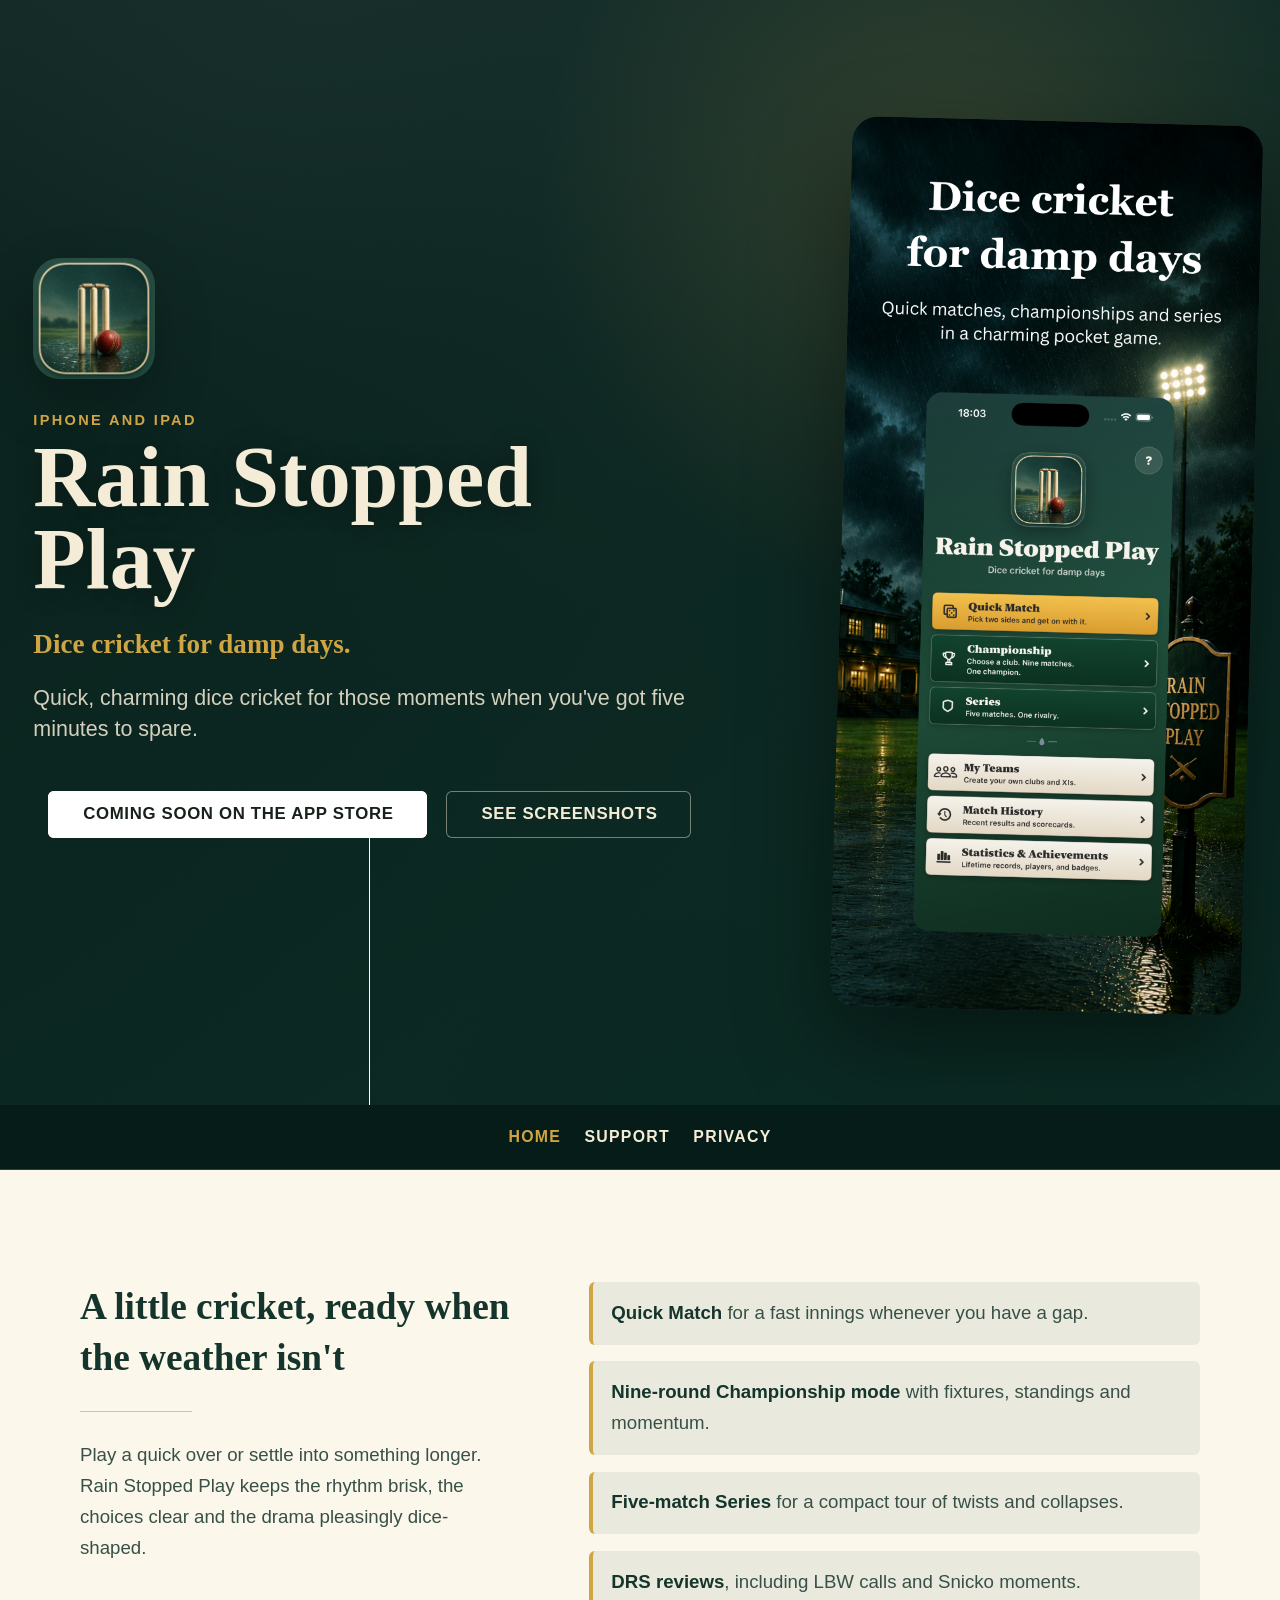
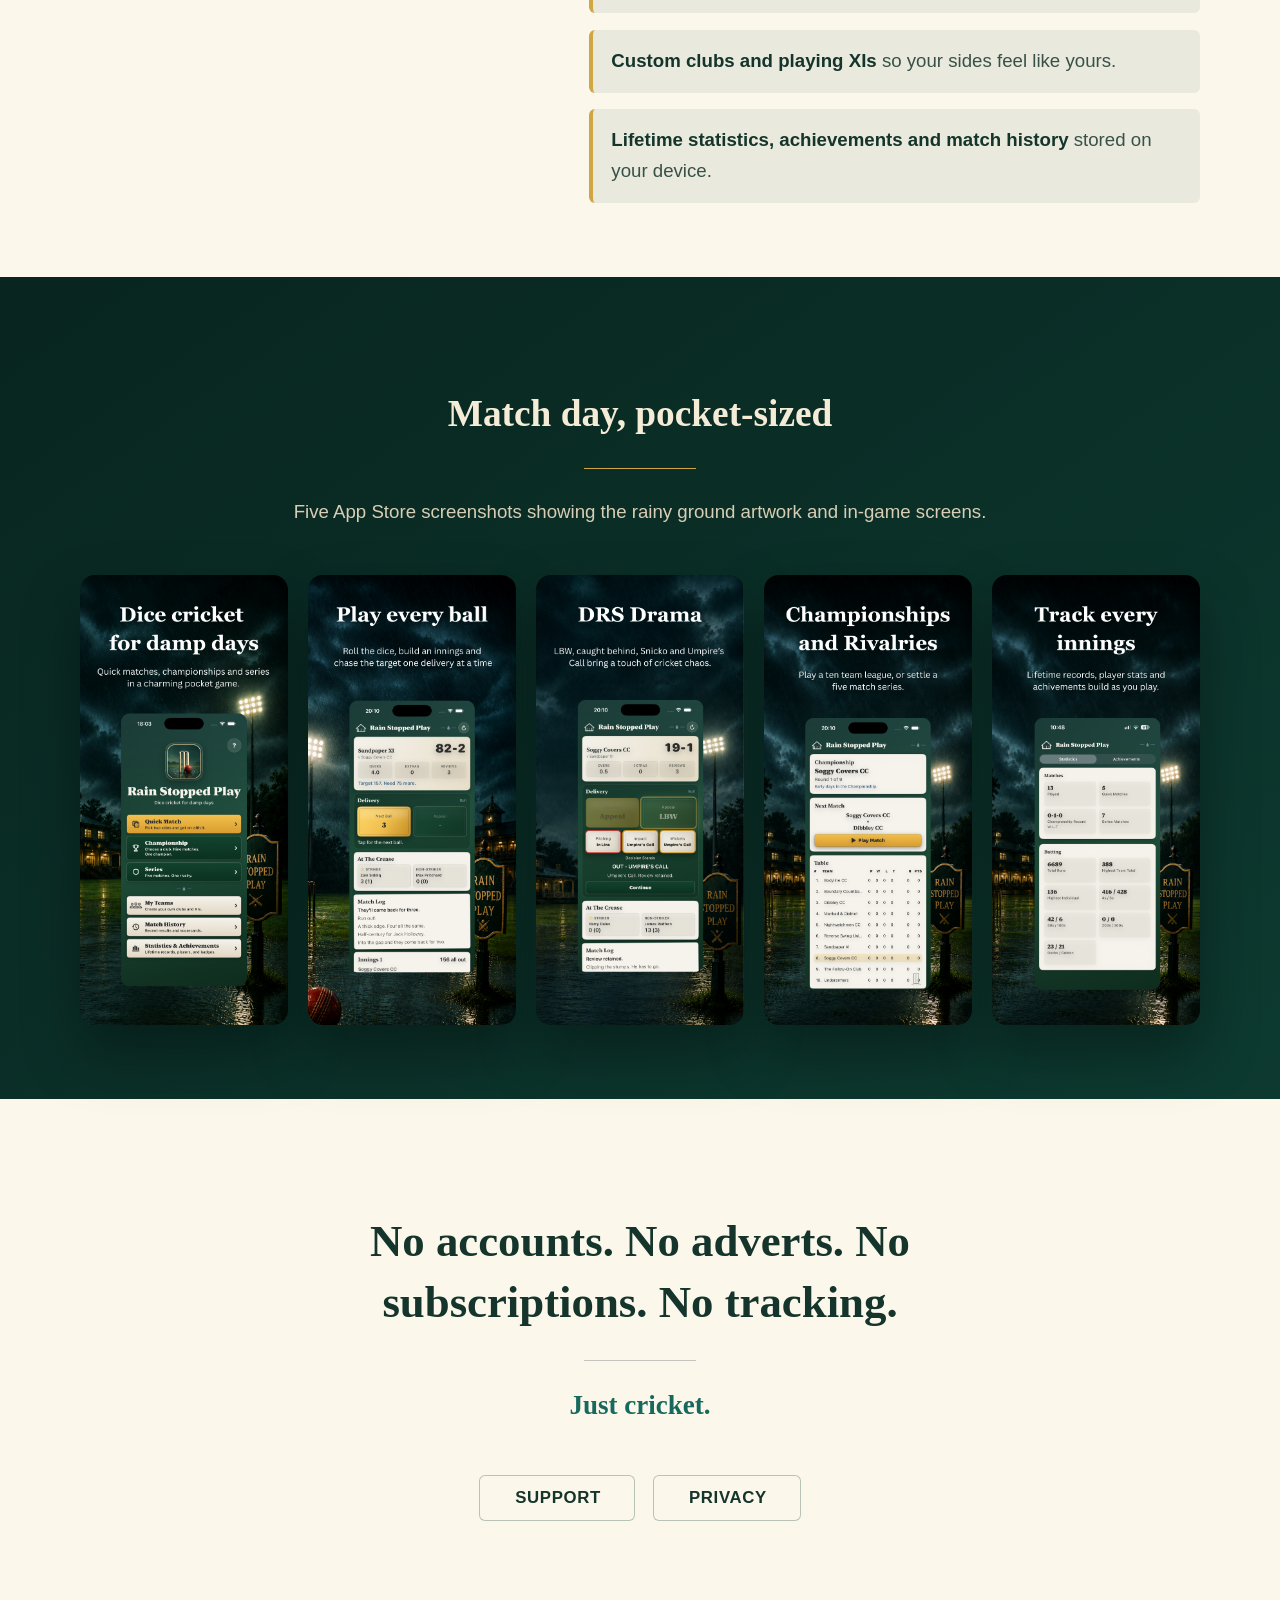
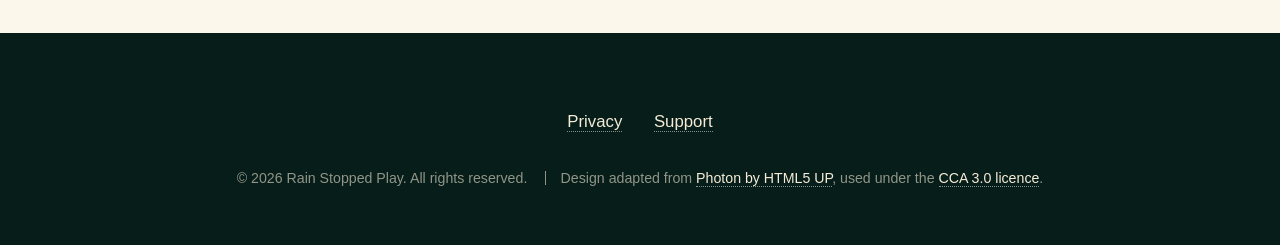
==== index.html @ c47ff3df "initial RSP website" ====
<!DOCTYPE HTML>
<!--
	Photon by HTML5 UP
	html5up.net | @ajlkn
	Free for personal and commercial use under the CCA 3.0 license (html5up.net/license)
-->
<html lang="en-GB">
	<head>
		<title>Rain Stopped Play - Dice cricket for damp days</title>
		<meta charset="utf-8" />
		<meta name="viewport" content="width=device-width, initial-scale=1" />
		<meta name="description" content="Rain Stopped Play is a quick, charming iOS dice cricket game for short sessions, with Quick Match, Championship, Series, reviews, statistics and custom teams." />
		<meta property="og:title" content="Rain Stopped Play" />
		<meta property="og:description" content="Dice cricket for damp days." />
		<meta property="og:type" content="website" />
		<meta property="og:image" content="assets/rsp/screenshot-1.png" />
		<link rel="icon" href="assets/rsp/app-icon.png" />
		<link rel="apple-touch-icon" href="assets/rsp/app-icon.png" />
		<link rel="stylesheet" href="assets/css/main.css" />
		<noscript><link rel="stylesheet" href="assets/css/noscript.css" /></noscript>
	</head>
	<body class="is-preload">
		<header id="header" class="rsp-hero">
			<div class="inner">
				<div class="rsp-hero-copy">
					<img class="rsp-app-icon" src="assets/rsp/app-icon.png" alt="Rain Stopped Play app icon" />
					<p class="rsp-kicker">iPhone and iPad</p>
					<h1>Rain Stopped Play</h1>
					<p class="rsp-tagline">Dice cricket for damp days.</p>
					<p>Quick, charming dice cricket for those moments when you've got five minutes to spare.</p>
					<ul class="actions special">
						<li><span class="button primary rsp-status">Coming soon on the App Store</span></li>
						<li><a href="#screenshots" class="button scrolly">See screenshots</a></li>
					</ul>
				</div>
				<div class="rsp-hero-art" aria-hidden="true">
					<img src="assets/rsp/screenshot-1.png" alt="" />
				</div>
			</div>
		</header>

		<nav class="rsp-nav" aria-label="Main navigation">
			<a href="index.html" aria-current="page">Home</a>
			<a href="support.html">Support</a>
			<a href="privacy.html">Privacy</a>
		</nav>

		<main>
			<section id="gameplay" class="main style1">
				<div class="container">
					<div class="row gtr-150">
						<div class="col-5 col-12-medium">
							<header class="major">
								<h2>A little cricket, ready when the weather isn't</h2>
							</header>
							<p>Play a quick over or settle into something longer. Rain Stopped Play keeps the rhythm brisk, the choices clear and the drama pleasingly dice-shaped.</p>
						</div>
						<div class="col-7 col-12-medium">
							<ul class="rsp-feature-list">
								<li><strong>Quick Match</strong> for a fast innings whenever you have a gap.</li>
								<li><strong>Nine-round Championship mode</strong> with fixtures, standings and momentum.</li>
								<li><strong>Five-match Series</strong> for a compact tour of twists and collapses.</li>
								<li><strong>DRS reviews</strong>, including LBW calls and Snicko moments.</li>
								<li><strong>Custom clubs and playing XIs</strong> so your sides feel like yours.</li>
								<li><strong>Lifetime statistics, achievements and match history</strong> stored on your device.</li>
							</ul>
						</div>
					</div>
				</div>
			</section>

			<section id="screenshots" class="main style2 special">
				<div class="container">
					<header class="major">
						<h2>Match day, pocket-sized</h2>
					</header>
					<p>Five App Store screenshots showing the rainy ground artwork and in-game screens.</p>
					<div class="rsp-screenshots">
						<figure>
							<img src="assets/rsp/screenshot-1.png" alt="Rain Stopped Play App Store screenshot showing the match setup artwork." />
						</figure>
						<figure>
							<img src="assets/rsp/screenshot-2.png" alt="Rain Stopped Play App Store screenshot showing gameplay and scoring." />
						</figure>
						<figure>
							<img src="assets/rsp/screenshot-3.png" alt="Rain Stopped Play App Store screenshot showing match features and cricket artwork." />
						</figure>
						<figure>
							<img src="assets/rsp/screenshot-4.png" alt="Rain Stopped Play App Store screenshot showing reviews and match play." />
						</figure>
						<figure>
							<img src="assets/rsp/screenshot-5.png" alt="Rain Stopped Play App Store screenshot showing app modes and progress." />
						</figure>
					</div>
				</div>
			</section>

			<section id="promise" class="main style1 special">
				<div class="container small">
					<header class="major">
						<h2>No accounts. No adverts. No subscriptions. No tracking.</h2>
					</header>
					<p>Just cricket.</p>
					<ul class="actions special">
						<li><a href="support.html" class="button">Support</a></li>
						<li><a href="privacy.html" class="button">Privacy</a></li>
					</ul>
				</div>
			</section>
		</main>

		<footer id="footer">
			<ul class="icons">
				<li><a href="privacy.html">Privacy</a></li>
				<li><a href="support.html">Support</a></li>
			</ul>
			<ul class="copyright">
				<li>&copy; 2026 Rain Stopped Play. All rights reserved.</li>
				<li>Design adapted from <a href="https://html5up.net/photon">Photon by HTML5 UP</a>, used under the <a href="LICENSE.txt">CCA 3.0 licence</a>.</li>
			</ul>
		</footer>

		<script src="assets/js/jquery.min.js"></script>
		<script src="assets/js/jquery.scrolly.min.js"></script>
		<script src="assets/js/browser.min.js"></script>
		<script src="assets/js/breakpoints.min.js"></script>
		<script src="assets/js/util.js"></script>
		<script src="assets/js/main.js"></script>
	</body>
</html>
---- assets/css/main.css ----
@import url("fontawesome-all.min.css");

/*
	Photon by HTML5 UP
	html5up.net | @ajlkn
	Free for personal and commercial use under the CCA 3.0 license (html5up.net/license)
*/

html, body, div, span, applet, object,
iframe, h1, h2, h3, h4, h5, h6, p, blockquote,
pre, a, abbr, acronym, address, big, cite,
code, del, dfn, em, img, ins, kbd, q, s, samp,
small, strike, strong, sub, sup, tt, var, b,
u, i, center, dl, dt, dd, ol, ul, li, fieldset,
form, label, legend, table, caption, tbody,
tfoot, thead, tr, th, td, article, aside,
canvas, details, embed, figure, figcaption,
footer, header, hgroup, menu, nav, output, ruby,
section, summary, time, mark, audio, video {
	margin: 0;
	padding: 0;
	border: 0;
	font-size: 100%;
	font: inherit;
	vertical-align: baseline;}

article, aside, details, figcaption, figure,
footer, header, hgroup, menu, nav, section {
	display: block;}

body {
	line-height: 1;
}

ol, ul {
	list-style: none;
}

blockquote, q {
	quotes: none;
}

	blockquote:before, blockquote:after, q:before, q:after {
		content: '';
		content: none;
	}

table {
	border-collapse: collapse;
	border-spacing: 0;
}

body {
	-webkit-text-size-adjust: none;
}

mark {
	background-color: transparent;
	color: inherit;
}

input::-moz-focus-inner {
	border: 0;
	padding: 0;
}

input, select, textarea {
	-moz-appearance: none;
	-webkit-appearance: none;
	-ms-appearance: none;
	appearance: none;
}

/* Basic */

	html {
		box-sizing: border-box;
	}

	*, *:before, *:after {
		box-sizing: inherit;
	}

	body {
		background: #fff;
	}

		body.is-preload *, body.is-preload *:before, body.is-preload *:after {
			-moz-animation: none !important;
			-webkit-animation: none !important;
			-ms-animation: none !important;
			animation: none !important;
			-moz-transition: none !important;
			-webkit-transition: none !important;
			-ms-transition: none !important;
			transition: none !important;
		}

	body, input, select, textarea {
		color: #666;
		font-family: "Source Sans Pro", Helvetica, sans-serif;
		font-size: 16pt;
		font-weight: 300;
		line-height: 1.65em;
	}

	a {
		-moz-transition: color 0.2s ease-in-out, border-color 0.2s ease-in-out;
		-webkit-transition: color 0.2s ease-in-out, border-color 0.2s ease-in-out;
		-ms-transition: color 0.2s ease-in-out, border-color 0.2s ease-in-out;
		transition: color 0.2s ease-in-out, border-color 0.2s ease-in-out;
		border-bottom: dotted 1px #666;
		color: inherit;
		text-decoration: none;
	}

		a:hover {
			border-bottom-color: transparent !important;
			color: #6bd4c8;
		}

	strong, b {
		color: #555;
		font-weight: 400;
	}

	em, i {
		font-style: italic;
	}

	p {
		margin: 0 0 2em 0;
	}

	h1, h2, h3, h4, h5, h6 {
		color: #555;
		line-height: 1em;
		margin: 0 0 1em 0;
	}

		h1 a, h2 a, h3 a, h4 a, h5 a, h6 a {
			color: inherit;
			text-decoration: none;
		}

	h1 {
		font-size: 2.25em;
		line-height: 1.35em;
	}

	h2 {
		font-size: 2em;
		line-height: 1.35em;
	}

	h3 {
		font-size: 1.35em;
		line-height: 1.5em;
	}

	h4 {
		font-size: 1.25em;
		line-height: 1.5em;
	}

	h5 {
		font-size: 0.9em;
		line-height: 1.5em;
	}

	h6 {
		font-size: 0.7em;
		line-height: 1.5em;
	}

	sub {
		font-size: 0.8em;
		position: relative;
		top: 0.5em;
	}

	sup {
		font-size: 0.8em;
		position: relative;
		top: -0.5em;
	}

	hr {
		border: 0;
		border-bottom: solid 1px rgba(144, 144, 144, 0.5);
		margin: 2em 0;
	}

		hr.major {
			margin: 3em 0;
		}

	blockquote {
		border-left: solid 4px rgba(144, 144, 144, 0.5);
		font-style: italic;
		margin: 0 0 2em 0;
		padding: 0.5em 0 0.5em 2em;
	}

	code {
		background: rgba(144, 144, 144, 0.075);
		border-radius: 4px;
		border: solid 1px rgba(144, 144, 144, 0.5);
		font-family: "Courier New", monospace;
		font-size: 0.9em;
		margin: 0 0.25em;
		padding: 0.25em 0.65em;
	}

	pre {
		-webkit-overflow-scrolling: touch;
		font-family: "Courier New", monospace;
		font-size: 0.9em;
		margin: 0 0 2em 0;
	}

		pre code {
			display: block;
			line-height: 1.75em;
			padding: 1em 1.5em;
			overflow-x: auto;
		}

	.align-left {
		text-align: left;
	}

	.align-center {
		text-align: center;
	}

	.align-right {
		text-align: right;
	}

/* Container */

	.container {
		margin: 0 auto;
		max-width: calc(100% - 4em);
		width: 60em;
	}

		.container.xsmall {
			width: 15em;
		}

		.container.small {
			width: 30em;
		}

		.container.medium {
			width: 45em;
		}

		.container.large {
			width: 75em;
		}

		.container.xlarge {
			width: 90em;
		}

		.container.max {
			width: 100%;
		}

		@media screen and (max-width: 980px) {

			.container {
				max-width: 100% !important;
				width: 100% !important;
			}

		}

		@media screen and (max-width: 480px) {

			.container {
				max-width: calc(100% - 3em);
			}

		}

/* Row */

	.row {
		display: flex;
		flex-wrap: wrap;
		box-sizing: border-box;
		align-items: stretch;
	}

		.row > * {
			box-sizing: border-box;
		}

		.row.gtr-uniform > * > :last-child {
			margin-bottom: 0;
		}

		.row.aln-left {
			justify-content: flex-start;
		}

		.row.aln-center {
			justify-content: center;
		}

		.row.aln-right {
			justify-content: flex-end;
		}

		.row.aln-top {
			align-items: flex-start;
		}

		.row.aln-middle {
			align-items: center;
		}

		.row.aln-bottom {
			align-items: flex-end;
		}

		.row > .imp {
			order: -1;
		}

		.row > .col-1 {
			width: 8.33333%;
		}

		.row > .off-1 {
			margin-left: 8.33333%;
		}

		.row > .col-2 {
			width: 16.66667%;
		}

		.row > .off-2 {
			margin-left: 16.66667%;
		}

		.row > .col-3 {
			width: 25%;
		}

		.row > .off-3 {
			margin-left: 25%;
		}

		.row > .col-4 {
			width: 33.33333%;
		}

		.row > .off-4 {
			margin-left: 33.33333%;
		}

		.row > .col-5 {
			width: 41.66667%;
		}

		.row > .off-5 {
			margin-left: 41.66667%;
		}

		.row > .col-6 {
			width: 50%;
		}

		.row > .off-6 {
			margin-left: 50%;
		}

		.row > .col-7 {
			width: 58.33333%;
		}

		.row > .off-7 {
			margin-left: 58.33333%;
		}

		.row > .col-8 {
			width: 66.66667%;
		}

		.row > .off-8 {
			margin-left: 66.66667%;
		}

		.row > .col-9 {
			width: 75%;
		}

		.row > .off-9 {
			margin-left: 75%;
		}

		.row > .col-10 {
			width: 83.33333%;
		}

		.row > .off-10 {
			margin-left: 83.33333%;
		}

		.row > .col-11 {
			width: 91.66667%;
		}

		.row > .off-11 {
			margin-left: 91.66667%;
		}

		.row > .col-12 {
			width: 100%;
		}

		.row > .off-12 {
			margin-left: 100%;
		}

		.row.gtr-0 {
			margin-top: 0;
			margin-left: 0em;
		}

			.row.gtr-0 > * {
				padding: 0 0 0 0em;
			}

			.row.gtr-0.gtr-uniform {
				margin-top: 0em;
			}

				.row.gtr-0.gtr-uniform > * {
					padding-top: 0em;
				}

		.row.gtr-25 {
			margin-top: 0;
			margin-left: -0.5em;
		}

			.row.gtr-25 > * {
				padding: 0 0 0 0.5em;
			}

			.row.gtr-25.gtr-uniform {
				margin-top: -0.5em;
			}

				.row.gtr-25.gtr-uniform > * {
					padding-top: 0.5em;
				}

		.row.gtr-50 {
			margin-top: 0;
			margin-left: -1em;
		}

			.row.gtr-50 > * {
				padding: 0 0 0 1em;
			}

			.row.gtr-50.gtr-uniform {
				margin-top: -1em;
			}

				.row.gtr-50.gtr-uniform > * {
					padding-top: 1em;
				}

		.row {
			margin-top: 0;
			margin-left: -2em;
		}

			.row > * {
				padding: 0 0 0 2em;
			}

			.row.gtr-uniform {
				margin-top: -2em;
			}

				.row.gtr-uniform > * {
					padding-top: 2em;
				}

		.row.gtr-150 {
			margin-top: 0;
			margin-left: -3em;
		}

			.row.gtr-150 > * {
				padding: 0 0 0 3em;
			}

			.row.gtr-150.gtr-uniform {
				margin-top: -3em;
			}

				.row.gtr-150.gtr-uniform > * {
					padding-top: 3em;
				}

		.row.gtr-200 {
			margin-top: 0;
			margin-left: -4em;
		}

			.row.gtr-200 > * {
				padding: 0 0 0 4em;
			}

			.row.gtr-200.gtr-uniform {
				margin-top: -4em;
			}

				.row.gtr-200.gtr-uniform > * {
					padding-top: 4em;
				}

		@media screen and (max-width: 1680px) {

			.row {
				display: flex;
				flex-wrap: wrap;
				box-sizing: border-box;
				align-items: stretch;
			}

				.row > * {
					box-sizing: border-box;
				}

				.row.gtr-uniform > * > :last-child {
					margin-bottom: 0;
				}

				.row.aln-left {
					justify-content: flex-start;
				}

				.row.aln-center {
					justify-content: center;
				}

				.row.aln-right {
					justify-content: flex-end;
				}

				.row.aln-top {
					align-items: flex-start;
				}

				.row.aln-middle {
					align-items: center;
				}

				.row.aln-bottom {
					align-items: flex-end;
				}

				.row > .imp-xlarge {
					order: -1;
				}

				.row > .col-1-xlarge {
					width: 8.33333%;
				}

				.row > .off-1-xlarge {
					margin-left: 8.33333%;
				}

				.row > .col-2-xlarge {
					width: 16.66667%;
				}

				.row > .off-2-xlarge {
					margin-left: 16.66667%;
				}

				.row > .col-3-xlarge {
					width: 25%;
				}

				.row > .off-3-xlarge {
					margin-left: 25%;
				}

				.row > .col-4-xlarge {
					width: 33.33333%;
				}

				.row > .off-4-xlarge {
					margin-left: 33.33333%;
				}

				.row > .col-5-xlarge {
					width: 41.66667%;
				}

				.row > .off-5-xlarge {
					margin-left: 41.66667%;
				}

				.row > .col-6-xlarge {
					width: 50%;
				}

				.row > .off-6-xlarge {
					margin-left: 50%;
				}

				.row > .col-7-xlarge {
					width: 58.33333%;
				}

				.row > .off-7-xlarge {
					margin-left: 58.33333%;
				}

				.row > .col-8-xlarge {
					width: 66.66667%;
				}

				.row > .off-8-xlarge {
					margin-left: 66.66667%;
				}

				.row > .col-9-xlarge {
					width: 75%;
				}

				.row > .off-9-xlarge {
					margin-left: 75%;
				}

				.row > .col-10-xlarge {
					width: 83.33333%;
				}

				.row > .off-10-xlarge {
					margin-left: 83.33333%;
				}

				.row > .col-11-xlarge {
					width: 91.66667%;
				}

				.row > .off-11-xlarge {
					margin-left: 91.66667%;
				}

				.row > .col-12-xlarge {
					width: 100%;
				}

				.row > .off-12-xlarge {
					margin-left: 100%;
				}

				.row.gtr-0 {
					margin-top: 0;
					margin-left: 0em;
				}

					.row.gtr-0 > * {
						padding: 0 0 0 0em;
					}

					.row.gtr-0.gtr-uniform {
						margin-top: 0em;
					}

						.row.gtr-0.gtr-uniform > * {
							padding-top: 0em;
						}

				.row.gtr-25 {
					margin-top: 0;
					margin-left: -0.5em;
				}

					.row.gtr-25 > * {
						padding: 0 0 0 0.5em;
					}

					.row.gtr-25.gtr-uniform {
						margin-top: -0.5em;
					}

						.row.gtr-25.gtr-uniform > * {
							padding-top: 0.5em;
						}

				.row.gtr-50 {
					margin-top: 0;
					margin-left: -1em;
				}

					.row.gtr-50 > * {
						padding: 0 0 0 1em;
					}

					.row.gtr-50.gtr-uniform {
						margin-top: -1em;
					}

						.row.gtr-50.gtr-uniform > * {
							padding-top: 1em;
						}

				.row {
					margin-top: 0;
					margin-left: -2em;
				}

					.row > * {
						padding: 0 0 0 2em;
					}

					.row.gtr-uniform {
						margin-top: -2em;
					}

						.row.gtr-uniform > * {
							padding-top: 2em;
						}

				.row.gtr-150 {
					margin-top: 0;
					margin-left: -3em;
				}

					.row.gtr-150 > * {
						padding: 0 0 0 3em;
					}

					.row.gtr-150.gtr-uniform {
						margin-top: -3em;
					}

						.row.gtr-150.gtr-uniform > * {
							padding-top: 3em;
						}

				.row.gtr-200 {
					margin-top: 0;
					margin-left: -4em;
				}

					.row.gtr-200 > * {
						padding: 0 0 0 4em;
					}

					.row.gtr-200.gtr-uniform {
						margin-top: -4em;
					}

						.row.gtr-200.gtr-uniform > * {
							padding-top: 4em;
						}

		}

		@media screen and (max-width: 1140px) {

			.row {
				display: flex;
				flex-wrap: wrap;
				box-sizing: border-box;
				align-items: stretch;
			}

				.row > * {
					box-sizing: border-box;
				}

				.row.gtr-uniform > * > :last-child {
					margin-bottom: 0;
				}

				.row.aln-left {
					justify-content: flex-start;
				}

				.row.aln-center {
					justify-content: center;
				}

				.row.aln-right {
					justify-content: flex-end;
				}

				.row.aln-top {
					align-items: flex-start;
				}

				.row.aln-middle {
					align-items: center;
				}

				.row.aln-bottom {
					align-items: flex-end;
				}

				.row > .imp-large {
					order: -1;
				}

				.row > .col-1-large {
					width: 8.33333%;
				}

				.row > .off-1-large {
					margin-left: 8.33333%;
				}

				.row > .col-2-large {
					width: 16.66667%;
				}

				.row > .off-2-large {
					margin-left: 16.66667%;
				}

				.row > .col-3-large {
					width: 25%;
				}

				.row > .off-3-large {
					margin-left: 25%;
				}

				.row > .col-4-large {
					width: 33.33333%;
				}

				.row > .off-4-large {
					margin-left: 33.33333%;
				}

				.row > .col-5-large {
					width: 41.66667%;
				}

				.row > .off-5-large {
					margin-left: 41.66667%;
				}

				.row > .col-6-large {
					width: 50%;
				}

				.row > .off-6-large {
					margin-left: 50%;
				}

				.row > .col-7-large {
					width: 58.33333%;
				}

				.row > .off-7-large {
					margin-left: 58.33333%;
				}

				.row > .col-8-large {
					width: 66.66667%;
				}

				.row > .off-8-large {
					margin-left: 66.66667%;
				}

				.row > .col-9-large {
					width: 75%;
				}

				.row > .off-9-large {
					margin-left: 75%;
				}

				.row > .col-10-large {
					width: 83.33333%;
				}

				.row > .off-10-large {
					margin-left: 83.33333%;
				}

				.row > .col-11-large {
					width: 91.66667%;
				}

				.row > .off-11-large {
					margin-left: 91.66667%;
				}

				.row > .col-12-large {
					width: 100%;
				}

				.row > .off-12-large {
					margin-left: 100%;
				}

				.row.gtr-0 {
					margin-top: 0;
					margin-left: 0em;
				}

					.row.gtr-0 > * {
						padding: 0 0 0 0em;
					}

					.row.gtr-0.gtr-uniform {
						margin-top: 0em;
					}

						.row.gtr-0.gtr-uniform > * {
							padding-top: 0em;
						}

				.row.gtr-25 {
					margin-top: 0;
					margin-left: -0.5em;
				}

					.row.gtr-25 > * {
						padding: 0 0 0 0.5em;
					}

					.row.gtr-25.gtr-uniform {
						margin-top: -0.5em;
					}

						.row.gtr-25.gtr-uniform > * {
							padding-top: 0.5em;
						}

				.row.gtr-50 {
					margin-top: 0;
					margin-left: -1em;
				}

					.row.gtr-50 > * {
						padding: 0 0 0 1em;
					}

					.row.gtr-50.gtr-uniform {
						margin-top: -1em;
					}

						.row.gtr-50.gtr-uniform > * {
							padding-top: 1em;
						}

				.row {
					margin-top: 0;
					margin-left: -2em;
				}

					.row > * {
						padding: 0 0 0 2em;
					}

					.row.gtr-uniform {
						margin-top: -2em;
					}

						.row.gtr-uniform > * {
							padding-top: 2em;
						}

				.row.gtr-150 {
					margin-top: 0;
					margin-left: -3em;
				}

					.row.gtr-150 > * {
						padding: 0 0 0 3em;
					}

					.row.gtr-150.gtr-uniform {
						margin-top: -3em;
					}

						.row.gtr-150.gtr-uniform > * {
							padding-top: 3em;
						}

				.row.gtr-200 {
					margin-top: 0;
					margin-left: -4em;
				}

					.row.gtr-200 > * {
						padding: 0 0 0 4em;
					}

					.row.gtr-200.gtr-uniform {
						margin-top: -4em;
					}

						.row.gtr-200.gtr-uniform > * {
							padding-top: 4em;
						}

		}

		@media screen and (max-width: 980px) {

			.row {
				display: flex;
				flex-wrap: wrap;
				box-sizing: border-box;
				align-items: stretch;
			}

				.row > * {
					box-sizing: border-box;
				}

				.row.gtr-uniform > * > :last-child {
					margin-bottom: 0;
				}

				.row.aln-left {
					justify-content: flex-start;
				}

				.row.aln-center {
					justify-content: center;
				}

				.row.aln-right {
					justify-content: flex-end;
				}

				.row.aln-top {
					align-items: flex-start;
				}

				.row.aln-middle {
					align-items: center;
				}

				.row.aln-bottom {
					align-items: flex-end;
				}

				.row > .imp-medium {
					order: -1;
				}

				.row > .col-1-medium {
					width: 8.33333%;
				}

				.row > .off-1-medium {
					margin-left: 8.33333%;
				}

				.row > .col-2-medium {
					width: 16.66667%;
				}

				.row > .off-2-medium {
					margin-left: 16.66667%;
				}

				.row > .col-3-medium {
					width: 25%;
				}

				.row > .off-3-medium {
					margin-left: 25%;
				}

				.row > .col-4-medium {
					width: 33.33333%;
				}

				.row > .off-4-medium {
					margin-left: 33.33333%;
				}

				.row > .col-5-medium {
					width: 41.66667%;
				}

				.row > .off-5-medium {
					margin-left: 41.66667%;
				}

				.row > .col-6-medium {
					width: 50%;
				}

				.row > .off-6-medium {
					margin-left: 50%;
				}

				.row > .col-7-medium {
					width: 58.33333%;
				}

				.row > .off-7-medium {
					margin-left: 58.33333%;
				}

				.row > .col-8-medium {
					width: 66.66667%;
				}

				.row > .off-8-medium {
					margin-left: 66.66667%;
				}

				.row > .col-9-medium {
					width: 75%;
				}

				.row > .off-9-medium {
					margin-left: 75%;
				}

				.row > .col-10-medium {
					width: 83.33333%;
				}

				.row > .off-10-medium {
					margin-left: 83.33333%;
				}

				.row > .col-11-medium {
					width: 91.66667%;
				}

				.row > .off-11-medium {
					margin-left: 91.66667%;
				}

				.row > .col-12-medium {
					width: 100%;
				}

				.row > .off-12-medium {
					margin-left: 100%;
				}

				.row.gtr-0 {
					margin-top: 0;
					margin-left: 0em;
				}

					.row.gtr-0 > * {
						padding: 0 0 0 0em;
					}

					.row.gtr-0.gtr-uniform {
						margin-top: 0em;
					}

						.row.gtr-0.gtr-uniform > * {
							padding-top: 0em;
						}

				.row.gtr-25 {
					margin-top: 0;
					margin-left: -0.5em;
				}

					.row.gtr-25 > * {
						padding: 0 0 0 0.5em;
					}

					.row.gtr-25.gtr-uniform {
						margin-top: -0.5em;
					}

						.row.gtr-25.gtr-uniform > * {
							padding-top: 0.5em;
						}

				.row.gtr-50 {
					margin-top: 0;
					margin-left: -1em;
				}

					.row.gtr-50 > * {
						padding: 0 0 0 1em;
					}

					.row.gtr-50.gtr-uniform {
						margin-top: -1em;
					}

						.row.gtr-50.gtr-uniform > * {
							padding-top: 1em;
						}

				.row {
					margin-top: 0;
					margin-left: -2em;
				}

					.row > * {
						padding: 0 0 0 2em;
					}

					.row.gtr-uniform {
						margin-top: -2em;
					}

						.row.gtr-uniform > * {
							padding-top: 2em;
						}

				.row.gtr-150 {
					margin-top: 0;
					margin-left: -3em;
				}

					.row.gtr-150 > * {
						padding: 0 0 0 3em;
					}

					.row.gtr-150.gtr-uniform {
						margin-top: -3em;
					}

						.row.gtr-150.gtr-uniform > * {
							padding-top: 3em;
						}

				.row.gtr-200 {
					margin-top: 0;
					margin-left: -4em;
				}

					.row.gtr-200 > * {
						padding: 0 0 0 4em;
					}

					.row.gtr-200.gtr-uniform {
						margin-top: -4em;
					}

						.row.gtr-200.gtr-uniform > * {
							padding-top: 4em;
						}

		}

		@media screen and (max-width: 736px) {

			.row {
				display: flex;
				flex-wrap: wrap;
				box-sizing: border-box;
				align-items: stretch;
			}

				.row > * {
					box-sizing: border-box;
				}

				.row.gtr-uniform > * > :last-child {
					margin-bottom: 0;
				}

				.row.aln-left {
					justify-content: flex-start;
				}

				.row.aln-center {
					justify-content: center;
				}

				.row.aln-right {
					justify-content: flex-end;
				}

				.row.aln-top {
					align-items: flex-start;
				}

				.row.aln-middle {
					align-items: center;
				}

				.row.aln-bottom {
					align-items: flex-end;
				}

				.row > .imp-small {
					order: -1;
				}

				.row > .col-1-small {
					width: 8.33333%;
				}

				.row > .off-1-small {
					margin-left: 8.33333%;
				}

				.row > .col-2-small {
					width: 16.66667%;
				}

				.row > .off-2-small {
					margin-left: 16.66667%;
				}

				.row > .col-3-small {
					width: 25%;
				}

				.row > .off-3-small {
					margin-left: 25%;
				}

				.row > .col-4-small {
					width: 33.33333%;
				}

				.row > .off-4-small {
					margin-left: 33.33333%;
				}

				.row > .col-5-small {
					width: 41.66667%;
				}

				.row > .off-5-small {
					margin-left: 41.66667%;
				}

				.row > .col-6-small {
					width: 50%;
				}

				.row > .off-6-small {
					margin-left: 50%;
				}

				.row > .col-7-small {
					width: 58.33333%;
				}

				.row > .off-7-small {
					margin-left: 58.33333%;
				}

				.row > .col-8-small {
					width: 66.66667%;
				}

				.row > .off-8-small {
					margin-left: 66.66667%;
				}

				.row > .col-9-small {
					width: 75%;
				}

				.row > .off-9-small {
					margin-left: 75%;
				}

				.row > .col-10-small {
					width: 83.33333%;
				}

				.row > .off-10-small {
					margin-left: 83.33333%;
				}

				.row > .col-11-small {
					width: 91.66667%;
				}

				.row > .off-11-small {
					margin-left: 91.66667%;
				}

				.row > .col-12-small {
					width: 100%;
				}

				.row > .off-12-small {
					margin-left: 100%;
				}

				.row.gtr-0 {
					margin-top: 0;
					margin-left: 0em;
				}

					.row.gtr-0 > * {
						padding: 0 0 0 0em;
					}

					.row.gtr-0.gtr-uniform {
						margin-top: 0em;
					}

						.row.gtr-0.gtr-uniform > * {
							padding-top: 0em;
						}

				.row.gtr-25 {
					margin-top: 0;
					margin-left: -0.5em;
				}

					.row.gtr-25 > * {
						padding: 0 0 0 0.5em;
					}

					.row.gtr-25.gtr-uniform {
						margin-top: -0.5em;
					}

						.row.gtr-25.gtr-uniform > * {
							padding-top: 0.5em;
						}

				.row.gtr-50 {
					margin-top: 0;
					margin-left: -1em;
				}

					.row.gtr-50 > * {
						padding: 0 0 0 1em;
					}

					.row.gtr-50.gtr-uniform {
						margin-top: -1em;
					}

						.row.gtr-50.gtr-uniform > * {
							padding-top: 1em;
						}

				.row {
					margin-top: 0;
					margin-left: -2em;
				}

					.row > * {
						padding: 0 0 0 2em;
					}

					.row.gtr-uniform {
						margin-top: -2em;
					}

						.row.gtr-uniform > * {
							padding-top: 2em;
						}

				.row.gtr-150 {
					margin-top: 0;
					margin-left: -3em;
				}

					.row.gtr-150 > * {
						padding: 0 0 0 3em;
					}

					.row.gtr-150.gtr-uniform {
						margin-top: -3em;
					}

						.row.gtr-150.gtr-uniform > * {
							padding-top: 3em;
						}

				.row.gtr-200 {
					margin-top: 0;
					margin-left: -4em;
				}

					.row.gtr-200 > * {
						padding: 0 0 0 4em;
					}

					.row.gtr-200.gtr-uniform {
						margin-top: -4em;
					}

						.row.gtr-200.gtr-uniform > * {
							padding-top: 4em;
						}

		}

		@media screen and (max-width: 480px) {

			.row {
				display: flex;
				flex-wrap: wrap;
				box-sizing: border-box;
				align-items: stretch;
			}

				.row > * {
					box-sizing: border-box;
				}

				.row.gtr-uniform > * > :last-child {
					margin-bottom: 0;
				}

				.row.aln-left {
					justify-content: flex-start;
				}

				.row.aln-center {
					justify-content: center;
				}

				.row.aln-right {
					justify-content: flex-end;
				}

				.row.aln-top {
					align-items: flex-start;
				}

				.row.aln-middle {
					align-items: center;
				}

				.row.aln-bottom {
					align-items: flex-end;
				}

				.row > .imp-xsmall {
					order: -1;
				}

				.row > .col-1-xsmall {
					width: 8.33333%;
				}

				.row > .off-1-xsmall {
					margin-left: 8.33333%;
				}

				.row > .col-2-xsmall {
					width: 16.66667%;
				}

				.row > .off-2-xsmall {
					margin-left: 16.66667%;
				}

				.row > .col-3-xsmall {
					width: 25%;
				}

				.row > .off-3-xsmall {
					margin-left: 25%;
				}

				.row > .col-4-xsmall {
					width: 33.33333%;
				}

				.row > .off-4-xsmall {
					margin-left: 33.33333%;
				}

				.row > .col-5-xsmall {
					width: 41.66667%;
				}

				.row > .off-5-xsmall {
					margin-left: 41.66667%;
				}

				.row > .col-6-xsmall {
					width: 50%;
				}

				.row > .off-6-xsmall {
					margin-left: 50%;
				}

				.row > .col-7-xsmall {
					width: 58.33333%;
				}

				.row > .off-7-xsmall {
					margin-left: 58.33333%;
				}

				.row > .col-8-xsmall {
					width: 66.66667%;
				}

				.row > .off-8-xsmall {
					margin-left: 66.66667%;
				}

				.row > .col-9-xsmall {
					width: 75%;
				}

				.row > .off-9-xsmall {
					margin-left: 75%;
				}

				.row > .col-10-xsmall {
					width: 83.33333%;
				}

				.row > .off-10-xsmall {
					margin-left: 83.33333%;
				}

				.row > .col-11-xsmall {
					width: 91.66667%;
				}

				.row > .off-11-xsmall {
					margin-left: 91.66667%;
				}

				.row > .col-12-xsmall {
					width: 100%;
				}

				.row > .off-12-xsmall {
					margin-left: 100%;
				}

				.row.gtr-0 {
					margin-top: 0;
					margin-left: 0em;
				}

					.row.gtr-0 > * {
						padding: 0 0 0 0em;
					}

					.row.gtr-0.gtr-uniform {
						margin-top: 0em;
					}

						.row.gtr-0.gtr-uniform > * {
							padding-top: 0em;
						}

				.row.gtr-25 {
					margin-top: 0;
					margin-left: -0.5em;
				}

					.row.gtr-25 > * {
						padding: 0 0 0 0.5em;
					}

					.row.gtr-25.gtr-uniform {
						margin-top: -0.5em;
					}

						.row.gtr-25.gtr-uniform > * {
							padding-top: 0.5em;
						}

				.row.gtr-50 {
					margin-top: 0;
					margin-left: -1em;
				}

					.row.gtr-50 > * {
						padding: 0 0 0 1em;
					}

					.row.gtr-50.gtr-uniform {
						margin-top: -1em;
					}

						.row.gtr-50.gtr-uniform > * {
							padding-top: 1em;
						}

				.row {
					margin-top: 0;
					margin-left: -2em;
				}

					.row > * {
						padding: 0 0 0 2em;
					}

					.row.gtr-uniform {
						margin-top: -2em;
					}

						.row.gtr-uniform > * {
							padding-top: 2em;
						}

				.row.gtr-150 {
					margin-top: 0;
					margin-left: -3em;
				}

					.row.gtr-150 > * {
						padding: 0 0 0 3em;
					}

					.row.gtr-150.gtr-uniform {
						margin-top: -3em;
					}

						.row.gtr-150.gtr-uniform > * {
							padding-top: 3em;
						}

				.row.gtr-200 {
					margin-top: 0;
					margin-left: -4em;
				}

					.row.gtr-200 > * {
						padding: 0 0 0 4em;
					}

					.row.gtr-200.gtr-uniform {
						margin-top: -4em;
					}

						.row.gtr-200.gtr-uniform > * {
							padding-top: 4em;
						}

		}

		@media screen and (max-width: 320px) {

			.row {
				display: flex;
				flex-wrap: wrap;
				box-sizing: border-box;
				align-items: stretch;
			}

				.row > * {
					box-sizing: border-box;
				}

				.row.gtr-uniform > * > :last-child {
					margin-bottom: 0;
				}

				.row.aln-left {
					justify-content: flex-start;
				}

				.row.aln-center {
					justify-content: center;
				}

				.row.aln-right {
					justify-content: flex-end;
				}

				.row.aln-top {
					align-items: flex-start;
				}

				.row.aln-middle {
					align-items: center;
				}

				.row.aln-bottom {
					align-items: flex-end;
				}

				.row > .imp-xxsmall {
					order: -1;
				}

				.row > .col-1-xxsmall {
					width: 8.33333%;
				}

				.row > .off-1-xxsmall {
					margin-left: 8.33333%;
				}

				.row > .col-2-xxsmall {
					width: 16.66667%;
				}

				.row > .off-2-xxsmall {
					margin-left: 16.66667%;
				}

				.row > .col-3-xxsmall {
					width: 25%;
				}

				.row > .off-3-xxsmall {
					margin-left: 25%;
				}

				.row > .col-4-xxsmall {
					width: 33.33333%;
				}

				.row > .off-4-xxsmall {
					margin-left: 33.33333%;
				}

				.row > .col-5-xxsmall {
					width: 41.66667%;
				}

				.row > .off-5-xxsmall {
					margin-left: 41.66667%;
				}

				.row > .col-6-xxsmall {
					width: 50%;
				}

				.row > .off-6-xxsmall {
					margin-left: 50%;
				}

				.row > .col-7-xxsmall {
					width: 58.33333%;
				}

				.row > .off-7-xxsmall {
					margin-left: 58.33333%;
				}

				.row > .col-8-xxsmall {
					width: 66.66667%;
				}

				.row > .off-8-xxsmall {
					margin-left: 66.66667%;
				}

				.row > .col-9-xxsmall {
					width: 75%;
				}

				.row > .off-9-xxsmall {
					margin-left: 75%;
				}

				.row > .col-10-xxsmall {
					width: 83.33333%;
				}

				.row > .off-10-xxsmall {
					margin-left: 83.33333%;
				}

				.row > .col-11-xxsmall {
					width: 91.66667%;
				}

				.row > .off-11-xxsmall {
					margin-left: 91.66667%;
				}

				.row > .col-12-xxsmall {
					width: 100%;
				}

				.row > .off-12-xxsmall {
					margin-left: 100%;
				}

				.row.gtr-0 {
					margin-top: 0;
					margin-left: 0em;
				}

					.row.gtr-0 > * {
						padding: 0 0 0 0em;
					}

					.row.gtr-0.gtr-uniform {
						margin-top: 0em;
					}

						.row.gtr-0.gtr-uniform > * {
							padding-top: 0em;
						}

				.row.gtr-25 {
					margin-top: 0;
					margin-left: -0.5em;
				}

					.row.gtr-25 > * {
						padding: 0 0 0 0.5em;
					}

					.row.gtr-25.gtr-uniform {
						margin-top: -0.5em;
					}

						.row.gtr-25.gtr-uniform > * {
							padding-top: 0.5em;
						}

				.row.gtr-50 {
					margin-top: 0;
					margin-left: -1em;
				}

					.row.gtr-50 > * {
						padding: 0 0 0 1em;
					}

					.row.gtr-50.gtr-uniform {
						margin-top: -1em;
					}

						.row.gtr-50.gtr-uniform > * {
							padding-top: 1em;
						}

				.row {
					margin-top: 0;
					margin-left: -2em;
				}

					.row > * {
						padding: 0 0 0 2em;
					}

					.row.gtr-uniform {
						margin-top: -2em;
					}

						.row.gtr-uniform > * {
							padding-top: 2em;
						}

				.row.gtr-150 {
					margin-top: 0;
					margin-left: -3em;
				}

					.row.gtr-150 > * {
						padding: 0 0 0 3em;
					}

					.row.gtr-150.gtr-uniform {
						margin-top: -3em;
					}

						.row.gtr-150.gtr-uniform > * {
							padding-top: 3em;
						}

				.row.gtr-200 {
					margin-top: 0;
					margin-left: -4em;
				}

					.row.gtr-200 > * {
						padding: 0 0 0 4em;
					}

					.row.gtr-200.gtr-uniform {
						margin-top: -4em;
					}

						.row.gtr-200.gtr-uniform > * {
							padding-top: 4em;
						}

		}

/* Section/Article */

	section.special, article.special {
		text-align: center;
	}

	header p {
		color: #999;
		margin: 0 0 1.5em 0;
		position: relative;
	}

	header h2 + p {
		font-size: 1.25em;
		line-height: 1.5em;
		margin-top: -1em;
	}

	header h3 + p {
		font-size: 1.1em;
		line-height: 1.5em;
		margin-top: -0.8em;
	}

	header h4 + p,
	header h5 + p,
	header h6 + p {
		font-size: 0.9em;
		line-height: 1.5em;
		margin-top: -0.6em;
	}

	header.major {
		margin: 0 0 1em 0;
	}

		header.major:after {
			background: rgba(144, 144, 144, 0.5);
			content: '';
			display: inline-block;
			height: 1px;
			margin-top: 1.5em;
			width: 6em;
		}

		header.major h2, header.major h3, header.major h4, header.major h5, header.major h6 {
			margin: 0;
		}

		header.major p {
			margin: 0.7em 0 0 0;
		}

	header.special {
		text-align: center;
	}

/* Form */

	form {
		margin: 0 0 2em 0;
	}

	label {
		color: #555;
		display: block;
		font-size: 0.9em;
		font-weight: 400;
		margin: 0 0 1em 0;
	}

	input[type="text"],
	input[type="password"],
	input[type="email"],
	select,
	textarea {
		-moz-appearance: none;
		-webkit-appearance: none;
		-ms-appearance: none;
		appearance: none;
		background: rgba(144, 144, 144, 0.075);
		border-radius: 4px;
		border: none;
		border: solid 1px rgba(144, 144, 144, 0.5);
		color: inherit;
		display: block;
		outline: 0;
		padding: 0 1em;
		text-decoration: none;
		width: 100%;
	}

		input[type="text"]:invalid,
		input[type="password"]:invalid,
		input[type="email"]:invalid,
		select:invalid,
		textarea:invalid {
			box-shadow: none;
		}

		input[type="text"]:focus,
		input[type="password"]:focus,
		input[type="email"]:focus,
		select:focus,
		textarea:focus {
			border-color: #6bd4c8;
		}

	select {
		background-image: url("data:image/svg+xml;charset=utf8,%3Csvg xmlns='http://www.w3.org/2000/svg' width='40' height='40' preserveAspectRatio='none' viewBox='0 0 40 40'%3E%3Cpath d='M9.4,12.3l10.4,10.4l10.4-10.4c0.2-0.2,0.5-0.4,0.9-0.4c0.3,0,0.6,0.1,0.9,0.4l3.3,3.3c0.2,0.2,0.4,0.5,0.4,0.9 c0,0.4-0.1,0.6-0.4,0.9L20.7,31.9c-0.2,0.2-0.5,0.4-0.9,0.4c-0.3,0-0.6-0.1-0.9-0.4L4.3,17.3c-0.2-0.2-0.4-0.5-0.4-0.9 c0-0.4,0.1-0.6,0.4-0.9l3.3-3.3c0.2-0.2,0.5-0.4,0.9-0.4S9.1,12.1,9.4,12.3z' fill='rgba(144, 144, 144, 0.5)' /%3E%3C/svg%3E");
		background-size: 1.25rem;
		background-repeat: no-repeat;
		background-position: calc(100% - 1rem) center;
		height: 2.75em;
		padding-right: 2.75em;
		text-overflow: ellipsis;
	}

		select option {
			color: #555;
			background: #fff;
		}

		select:focus::-ms-value {
			background-color: transparent;
		}

		select::-ms-expand {
			display: none;
		}

	input[type="text"],
	input[type="password"],
	input[type="email"],
	select {
		height: 2.75em;
	}

	textarea {
		padding: 0.75em 1em;
	}

	input[type="checkbox"],
	input[type="radio"] {
		-moz-appearance: none;
		-webkit-appearance: none;
		-ms-appearance: none;
		appearance: none;
		display: block;
		float: left;
		margin-right: -2em;
		opacity: 0;
		width: 1em;
		z-index: -1;
	}

		input[type="checkbox"] + label,
		input[type="radio"] + label {
			text-decoration: none;
			color: #666;
			cursor: pointer;
			display: inline-block;
			font-size: 1em;
			font-weight: 300;
			padding-left: 2.4em;
			padding-right: 0.75em;
			position: relative;
		}

			input[type="checkbox"] + label:before,
			input[type="radio"] + label:before {
				-moz-osx-font-smoothing: grayscale;
				-webkit-font-smoothing: antialiased;
				display: inline-block;
				font-style: normal;
				font-variant: normal;
				text-rendering: auto;
				line-height: 1;
				text-transform: none !important;
				font-family: 'Font Awesome 5 Free';
				font-weight: 900;
			}

			input[type="checkbox"] + label:before,
			input[type="radio"] + label:before {
				background: rgba(144, 144, 144, 0.075);
				border-radius: 4px;
				border: solid 1px rgba(144, 144, 144, 0.5);
				content: '';
				display: inline-block;
				font-size: 0.8em;
				height: 2.0625em;
				left: 0;
				line-height: 2.0625em;
				position: absolute;
				text-align: center;
				top: 0;
				width: 2.0625em;
			}

		input[type="checkbox"]:checked + label:before,
		input[type="radio"]:checked + label:before {
			background: #666666;
			border-color: #666666;
			color: #ffffff;
			content: '\f00c';
		}

		input[type="checkbox"]:focus + label:before,
		input[type="radio"]:focus + label:before {
			border-color: #6bd4c8;
		}

	input[type="checkbox"] + label:before {
		border-radius: 4px;
	}

	input[type="radio"] + label:before {
		border-radius: 100%;
	}

	::-webkit-input-placeholder {
		color: #999 !important;
		opacity: 1.0;
	}

	:-moz-placeholder {
		color: #999 !important;
		opacity: 1.0;
	}

	::-moz-placeholder {
		color: #999 !important;
		opacity: 1.0;
	}

	:-ms-input-placeholder {
		color: #999 !important;
		opacity: 1.0;
	}

/* Box */

	.box {
		border-radius: 4px;
		border: solid 1px rgba(144, 144, 144, 0.5);
		margin-bottom: 2em;
		padding: 1.5em;
	}

		.box > :last-child,
		.box > :last-child > :last-child,
		.box > :last-child > :last-child > :last-child {
			margin-bottom: 0;
		}

		.box.alt {
			border: 0;
			border-radius: 0;
			padding: 0;
		}

/* Icon */

	.icon {
		text-decoration: none;
		border-bottom: none;
		position: relative;
	}

		.icon:before {
			-moz-osx-font-smoothing: grayscale;
			-webkit-font-smoothing: antialiased;
			display: inline-block;
			font-style: normal;
			font-variant: normal;
			text-rendering: auto;
			line-height: 1;
			text-transform: none !important;
			font-family: 'Font Awesome 5 Free';
			font-weight: 400;
		}

		.icon > .label {
			display: none;
		}

		.icon:before {
			line-height: inherit;
		}

		.icon.solid:before {
			font-weight: 900 !important;
		}

		.icon.brands:before {
			font-family: 'Font Awesome 5 Brands';
		}

		.icon.style1:before {
			color: #c3e895;
		}

		.icon.style2:before {
			color: #8addaa;
		}

		.icon.style3:before {
			color: #6bd4c8;
		}

		.icon.style4:before {
			color: #57aed3;
		}

		.icon.style5:before {
			color: #4a87d3;
		}

		.icon.style6:before {
			color: #6b88e6;
		}

		.icon.major {
			text-decoration: none;
			color: #555;
			cursor: default;
			display: inline-block;
			margin: 0 0 1.5em 0;
		}

			.icon.major:before {
				-moz-osx-font-smoothing: grayscale;
				-webkit-font-smoothing: antialiased;
				display: inline-block;
				font-style: normal;
				font-variant: normal;
				text-rendering: auto;
				line-height: 1;
				text-transform: none !important;
				font-family: 'Font Awesome 5 Free';
				font-weight: 400;
			}

			.icon.major:before {
				font-size: 4em;
				line-height: 1em;
			}

/* Image */

	.image {
		border-radius: 4px;
		border: 0;
		display: inline-block;
		position: relative;
	}

		.image img {
			border-radius: 4px;
			display: block;
		}

		.image.left {
			float: left;
			padding: 0 1.5em 1em 0;
			top: 0.25em;
		}

		.image.right {
			float: right;
			padding: 0 0 1em 1.5em;
			top: 0.25em;
		}

		.image.left, .image.right {
			max-width: 40%;
		}

			.image.left img, .image.right img {
				width: 100%;
			}

		.image.fit {
			display: block;
			margin: 0 0 2em 0;
			width: 100%;
		}

			.image.fit img {
				width: 100%;
			}

/* List */

	ol {
		list-style: decimal;
		margin: 0 0 2em 0;
		padding-left: 1.25em;
	}

		ol li {
			padding-left: 0.25em;
		}

	ul {
		list-style: disc;
		margin: 0 0 2em 0;
		padding-left: 1em;
	}

		ul li {
			padding-left: 0.5em;
		}

		ul.alt {
			list-style: none;
			padding-left: 0;
		}

			ul.alt li {
				border-top: solid 1px rgba(144, 144, 144, 0.5);
				padding: 0.5em 0;
			}

				ul.alt li:first-child {
					border-top: 0;
					padding-top: 0;
				}

	dl {
		margin: 0 0 2em 0;
	}

/* Actions */

	ul.actions {
		display: -moz-flex;
		display: -webkit-flex;
		display: -ms-flex;
		display: flex;
		cursor: default;
		list-style: none;
		margin-left: -1em;
		padding-left: 0;
	}

		ul.actions li {
			padding: 0 0 0 1em;
			vertical-align: middle;
		}

		ul.actions.special {
			-moz-justify-content: center;
			-webkit-justify-content: center;
			-ms-justify-content: center;
			justify-content: center;
			width: 100%;
			margin-left: 0;
		}

			ul.actions.special li:first-child {
				padding-left: 0;
			}

		ul.actions.stacked {
			-moz-flex-direction: column;
			-webkit-flex-direction: column;
			-ms-flex-direction: column;
			flex-direction: column;
			margin-left: 0;
		}

			ul.actions.stacked li {
				padding: 1.3em 0 0 0;
			}

				ul.actions.stacked li:first-child {
					padding-top: 0;
				}

		ul.actions.fit {
			width: calc(100% + 1em);
		}

			ul.actions.fit li {
				-moz-flex-grow: 1;
				-webkit-flex-grow: 1;
				-ms-flex-grow: 1;
				flex-grow: 1;
				-moz-flex-shrink: 1;
				-webkit-flex-shrink: 1;
				-ms-flex-shrink: 1;
				flex-shrink: 1;
				width: 100%;
			}

				ul.actions.fit li > * {
					width: 100%;
				}

			ul.actions.fit.stacked {
				width: 100%;
			}

		@media screen and (max-width: 480px) {

			ul.actions:not(.fixed) {
				-moz-flex-direction: column;
				-webkit-flex-direction: column;
				-ms-flex-direction: column;
				flex-direction: column;
				margin-left: 0;
				width: 100% !important;
			}

				ul.actions:not(.fixed) li {
					-moz-flex-grow: 1;
					-webkit-flex-grow: 1;
					-ms-flex-grow: 1;
					flex-grow: 1;
					-moz-flex-shrink: 1;
					-webkit-flex-shrink: 1;
					-ms-flex-shrink: 1;
					flex-shrink: 1;
					padding: 1em 0 0 0;
					text-align: center;
					width: 100%;
				}

					ul.actions:not(.fixed) li > * {
						width: 100%;
					}

					ul.actions:not(.fixed) li:first-child {
						padding-top: 0;
					}

					ul.actions:not(.fixed) li input[type="submit"],
					ul.actions:not(.fixed) li input[type="reset"],
					ul.actions:not(.fixed) li input[type="button"],
					ul.actions:not(.fixed) li button,
					ul.actions:not(.fixed) li .button {
						width: 100%;
					}

						ul.actions:not(.fixed) li input[type="submit"].icon:before,
						ul.actions:not(.fixed) li input[type="reset"].icon:before,
						ul.actions:not(.fixed) li input[type="button"].icon:before,
						ul.actions:not(.fixed) li button.icon:before,
						ul.actions:not(.fixed) li .button.icon:before {
							margin-left: -0.5em;
						}

		}

/* Icons */

	ul.icons {
		cursor: default;
		list-style: none;
		padding-left: 0;
	}

		ul.icons li {
			display: inline-block;
			padding: 0 1.25em 0 0;
		}

			ul.icons li:last-child {
				padding-right: 0;
			}

			ul.icons li .icon:before {
				font-size: 1.5em;
			}

/* Major Icons */

	ul.major-icons {
		list-style: none;
		padding-left: 0;
	}

		ul.major-icons li {
			display: inline-block;
			padding: 2.5em;
			text-align: center;
		}

			ul.major-icons li .icon {
				-moz-transform: rotate(45deg);
				-webkit-transform: rotate(45deg);
				-ms-transform: rotate(45deg);
				transform: rotate(45deg);
				border-radius: 4px;
				border: solid 1px rgba(144, 144, 144, 0.5);
				display: inline-block;
				height: 8em;
				line-height: 8em;
				margin: 0;
				text-align: center;
				width: 8em;
			}

				ul.major-icons li .icon:before {
					-moz-transform: rotate(-45deg);
					-webkit-transform: rotate(-45deg);
					-ms-transform: rotate(-45deg);
					transform: rotate(-45deg);
					display: inline-block;
					line-height: inherit;
				}

/* Table */

	.table-wrapper {
		-webkit-overflow-scrolling: touch;
		overflow-x: auto;
	}

	table {
		margin: 0 0 2em 0;
		width: 100%;
	}

		table tbody tr {
			border-left: 0;
			border-right: 0;
		}

			table tbody tr:nth-child(2n + 1) {
				background-color: rgba(144, 144, 144, 0.075);
			}

		table td {
			padding: 0.75em 0.75em;
		}

		table th {
			color: #555;
			font-size: 0.9em;
			font-weight: 400;
			padding: 0 0.75em 0.75em 0.75em;
			text-align: left;
		}

		table thead {
			border-bottom: solid 1px rgba(144, 144, 144, 0.5);
		}

		table tfoot {
			border-top: solid 1px rgba(144, 144, 144, 0.5);
		}

		table.alt {
			border-collapse: separate;
		}

			table.alt tbody tr td {
				border: solid 1px rgba(144, 144, 144, 0.5);
				border-left-width: 0;
				border-top-width: 0;
			}

				table.alt tbody tr td:first-child {
					border-left-width: 1px;
				}

			table.alt tbody tr:first-child td {
				border-top-width: 1px;
			}

			table.alt thead {
				border-bottom: 0;
			}

			table.alt tfoot {
				border-top: 0;
			}

/* Button */

	input[type="submit"],
	input[type="reset"],
	input[type="button"],
	button,
	.button {
		-moz-appearance: none;
		-webkit-appearance: none;
		-ms-appearance: none;
		appearance: none;
		-moz-transition: background-color 0.2s ease-in-out, color 0.2s ease-in-out;
		-webkit-transition: background-color 0.2s ease-in-out, color 0.2s ease-in-out;
		-ms-transition: background-color 0.2s ease-in-out, color 0.2s ease-in-out;
		transition: background-color 0.2s ease-in-out, color 0.2s ease-in-out;
		background-color: transparent;
		border-radius: 4px;
		border: 0;
		box-shadow: inset 0 0 0 1px rgba(144, 144, 144, 0.5);
		color: #555 !important;
		cursor: pointer;
		display: inline-block;
		font-size: 0.9em;
		font-weight: 400;
		height: 2.75em;
		letter-spacing: 0.125em;
		line-height: 2.75em;
		padding: 0 2em;
		text-align: center;
		text-decoration: none;
		text-indent: 0.125em;
		text-transform: uppercase;
		white-space: nowrap;
	}

		input[type="submit"]:hover,
		input[type="reset"]:hover,
		input[type="button"]:hover,
		button:hover,
		.button:hover {
			background-color: rgba(144, 144, 144, 0.075);
		}

		input[type="submit"]:active,
		input[type="reset"]:active,
		input[type="button"]:active,
		button:active,
		.button:active {
			background-color: rgba(144, 144, 144, 0.2);
		}

		input[type="submit"].icon:before,
		input[type="reset"].icon:before,
		input[type="button"].icon:before,
		button.icon:before,
		.button.icon:before {
			margin-right: 0.5em;
		}

		input[type="submit"].fit,
		input[type="reset"].fit,
		input[type="button"].fit,
		button.fit,
		.button.fit {
			width: 100%;
		}

		input[type="submit"].small,
		input[type="reset"].small,
		input[type="button"].small,
		button.small,
		.button.small {
			font-size: 0.7em;
		}

		input[type="submit"].large,
		input[type="reset"].large,
		input[type="button"].large,
		button.large,
		.button.large {
			font-size: 1.25em;
		}

		input[type="submit"].wide,
		input[type="reset"].wide,
		input[type="button"].wide,
		button.wide,
		.button.wide {
			min-width: 12em;
		}

		input[type="submit"].primary,
		input[type="reset"].primary,
		input[type="button"].primary,
		button.primary,
		.button.primary {
			background-color: #555;
			box-shadow: none !important;
			color: #fff !important;
		}

			input[type="submit"].primary:hover,
			input[type="reset"].primary:hover,
			input[type="button"].primary:hover,
			button.primary:hover,
			.button.primary:hover {
				background-color: #626262;
			}

			input[type="submit"].primary:active,
			input[type="reset"].primary:active,
			input[type="button"].primary:active,
			button.primary:active,
			.button.primary:active {
				background-color: #484848;
			}

		input[type="submit"].disabled, input[type="submit"]:disabled,
		input[type="reset"].disabled,
		input[type="reset"]:disabled,
		input[type="button"].disabled,
		input[type="button"]:disabled,
		button.disabled,
		button:disabled,
		.button.disabled,
		.button:disabled {
			cursor: default;
			opacity: 0.25;
		}

/* Main */

	.main {
		padding: 6em 0 4em 0 ;
	}

		.main.style1 {
			background: #fff;
		}

		.main.style2 {
			background-color: #333;
			color: rgba(255, 255, 255, 0.75);
			background-attachment: fixed,							fixed;
			background-image: url("images/overlay1.png"), url("../../images/header.jpg");
			background-size: auto,							cover;
		}

			.main.style2 a {
				border-bottom-color: rgba(255, 255, 255, 0.5);
			}

				.main.style2 a:hover {
					color: #ffffff;
				}

			.main.style2 h1, .main.style2 h2, .main.style2 h3, .main.style2 h4, .main.style2 h5, .main.style2 h6, .main.style2 strong, .main.style2 b {
				color: #ffffff;
			}

			.main.style2 header p {
				color: #ffffff;
			}

			.main.style2 header.major:after {
				background: #ffffff;
			}

			.main.style2 input[type="submit"],
			.main.style2 input[type="reset"],
			.main.style2 input[type="button"],
			.main.style2 button,
			.main.style2 .button {
				box-shadow: inset 0 0 0 1px #ffffff;
				color: #ffffff !important;
			}

				.main.style2 input[type="submit"]:hover,
				.main.style2 input[type="reset"]:hover,
				.main.style2 input[type="button"]:hover,
				.main.style2 button:hover,
				.main.style2 .button:hover {
					background-color: rgba(255, 255, 255, 0.125);
				}

				.main.style2 input[type="submit"]:active,
				.main.style2 input[type="reset"]:active,
				.main.style2 input[type="button"]:active,
				.main.style2 button:active,
				.main.style2 .button:active {
					background-color: rgba(255, 255, 255, 0.25);
				}

				.main.style2 input[type="submit"].primary,
				.main.style2 input[type="reset"].primary,
				.main.style2 input[type="button"].primary,
				.main.style2 button.primary,
				.main.style2 .button.primary {
					background-color: #ffffff;
					box-shadow: inset 0 0 0 1px #ffffff !important;
					color: #333 !important;
				}

					.main.style2 input[type="submit"].primary:hover,
					.main.style2 input[type="reset"].primary:hover,
					.main.style2 input[type="button"].primary:hover,
					.main.style2 button.primary:hover,
					.main.style2 .button.primary:hover {
						background-color: rgba(255, 255, 255, 0.125) !important;
						color: #ffffff !important;
					}

					.main.style2 input[type="submit"].primary:active,
					.main.style2 input[type="reset"].primary:active,
					.main.style2 input[type="button"].primary:active,
					.main.style2 button.primary:active,
					.main.style2 .button.primary:active {
						background-color: rgba(255, 255, 255, 0.25) !important;
					}

			.main.style2 ul.major-icons li .icon {
				border-color: #ffffff;
			}

			.main.style2 .icon.major {
				color: #ffffff;
			}

/* Header */

	#header {
		padding: 9em 0 9em 0 ;
		background-color: #4686a0;
		color: rgba(255, 255, 255, 0.75);
		background-attachment: fixed,							fixed,							fixed;
		background-image: url("images/overlay2.png"), url("images/overlay3.svg"), linear-gradient(45deg, #9dc66b 5%, #4fa49a 30%, #4361c2);
		background-position: top left,						center center,					center center;
		background-size: auto,							cover,							cover;
		overflow: hidden;
		position: relative;
		text-align: center;
	}

		#header a {
			border-bottom-color: rgba(255, 255, 255, 0.5);
		}

			#header a:hover {
				color: #ffffff;
			}

		#header h1, #header h2, #header h3, #header h4, #header h5, #header h6, #header strong, #header b {
			color: #ffffff;
		}

		#header header p {
			color: #ffffff;
		}

		#header header.major:after {
			background: #ffffff;
		}

		#header input[type="submit"],
		#header input[type="reset"],
		#header input[type="button"],
		#header button,
		#header .button {
			box-shadow: inset 0 0 0 1px #ffffff;
			color: #ffffff !important;
		}

			#header input[type="submit"]:hover,
			#header input[type="reset"]:hover,
			#header input[type="button"]:hover,
			#header button:hover,
			#header .button:hover {
				background-color: rgba(255, 255, 255, 0.125);
			}

			#header input[type="submit"]:active,
			#header input[type="reset"]:active,
			#header input[type="button"]:active,
			#header button:active,
			#header .button:active {
				background-color: rgba(255, 255, 255, 0.25);
			}

			#header input[type="submit"].primary,
			#header input[type="reset"].primary,
			#header input[type="button"].primary,
			#header button.primary,
			#header .button.primary {
				background-color: #ffffff;
				box-shadow: inset 0 0 0 1px #ffffff !important;
				color: #4686a0 !important;
			}

				#header input[type="submit"].primary:hover,
				#header input[type="reset"].primary:hover,
				#header input[type="button"].primary:hover,
				#header button.primary:hover,
				#header .button.primary:hover {
					background-color: rgba(255, 255, 255, 0.125) !important;
					color: #ffffff !important;
				}

				#header input[type="submit"].primary:active,
				#header input[type="reset"].primary:active,
				#header input[type="button"].primary:active,
				#header button.primary:active,
				#header .button.primary:active {
					background-color: rgba(255, 255, 255, 0.25) !important;
				}

		#header ul.major-icons li .icon {
			border-color: #ffffff;
		}

		#header .icon.major {
			color: #ffffff;
		}

		#header h1 {
			margin: 0;
		}

		#header p {
			margin: 1em 0 0 0;
		}

		#header .actions {
			-moz-justify-content: center;
			-webkit-justify-content: center;
			-ms-justify-content: center;
			justify-content: center;
			margin-top: 2.5em;
			margin-left: 0;
			position: relative;
		}

			#header .actions li:first-child {
				padding-left: 0;
			}

			#header .actions:after {
				background: #ffffff;
				content: '';
				height: 100vh;
				left: 50%;
				position: absolute;
				top: 100%;
				width: 1px;
			}

		#header .inner {
			-moz-transition: -moz-transform 1.5s ease, opacity 2s ease;
			-webkit-transition: -webkit-transform 1.5s ease, opacity 2s ease;
			-ms-transition: -ms-transform 1.5s ease, opacity 2s ease;
			transition: transform 1.5s ease, opacity 2s ease;
			-moz-transition-delay: 0.25s;
			-webkit-transition-delay: 0.25s;
			-ms-transition-delay: 0.25s;
			transition-delay: 0.25s;
			-moz-transform: scale(1);
			-webkit-transform: scale(1);
			-ms-transform: scale(1);
			transform: scale(1);
			opacity: 1;
			position: relative;
			z-index: 1;
		}

			#header .inner .actions {
				-moz-transition: -moz-transform 1.25s ease;
				-webkit-transition: -webkit-transform 1.25s ease;
				-ms-transition: -ms-transform 1.25s ease;
				transition: transform 1.25s ease;
				-moz-transition-delay: 1s;
				-webkit-transition-delay: 1s;
				-ms-transition-delay: 1s;
				transition-delay: 1s;
				-moz-transform: translateY(0);
				-webkit-transform: translateY(0);
				-ms-transform: translateY(0);
				transform: translateY(0);
				opacity: 1;
			}

		#header:after {
			-moz-transition: opacity 1s ease;
			-webkit-transition: opacity 1s ease;
			-ms-transition: opacity 1s ease;
			transition: opacity 1s ease;
			background-image: linear-gradient(45deg, #4fa49a, #4361c2);
			content: '';
			height: 100%;
			left: 0;
			opacity: 0;
			position: absolute;
			top: 0;
			width: 100%;
		}

	body.is-preload #header .inner {
		-moz-transform: scale(1.05);
		-webkit-transform: scale(1.05);
		-ms-transform: scale(1.05);
		transform: scale(1.05);
		opacity: 0;
	}

		body.is-preload #header .inner .actions {
			-moz-transform: translateY(30em);
			-webkit-transform: translateY(30em);
			-ms-transform: translateY(30em);
			transform: translateY(30em);
			opacity: 0;
		}

	body.is-preload #header:after {
		opacity: 1;
	}

/* Footer */

	#footer {
		padding: 6em 0 6em 0 ;
		background-color: #4686a0;
		color: rgba(255, 255, 255, 0.75);
		background-attachment: fixed,							fixed,							fixed;
		background-image: url("images/overlay2.png"), url("images/overlay4.svg"), linear-gradient(45deg, #4361c2, #4fa49a 50%, #9dc66b 95%);
		background-position: top left,						center center,					center center;
		background-size: auto,							cover,							cover;
		text-align: center;
	}

		#footer a {
			border-bottom-color: rgba(255, 255, 255, 0.5);
		}

			#footer a:hover {
				color: #ffffff;
			}

		#footer h1, #footer h2, #footer h3, #footer h4, #footer h5, #footer h6, #footer strong, #footer b {
			color: #ffffff;
		}

		#footer header p {
			color: #ffffff;
		}

		#footer header.major:after {
			background: #ffffff;
		}

		#footer input[type="submit"],
		#footer input[type="reset"],
		#footer input[type="button"],
		#footer button,
		#footer .button {
			box-shadow: inset 0 0 0 1px #ffffff;
			color: #ffffff !important;
		}

			#footer input[type="submit"]:hover,
			#footer input[type="reset"]:hover,
			#footer input[type="button"]:hover,
			#footer button:hover,
			#footer .button:hover {
				background-color: rgba(255, 255, 255, 0.125);
			}

			#footer input[type="submit"]:active,
			#footer input[type="reset"]:active,
			#footer input[type="button"]:active,
			#footer button:active,
			#footer .button:active {
				background-color: rgba(255, 255, 255, 0.25);
			}

			#footer input[type="submit"].primary,
			#footer input[type="reset"].primary,
			#footer input[type="button"].primary,
			#footer button.primary,
			#footer .button.primary {
				background-color: #ffffff;
				box-shadow: inset 0 0 0 1px #ffffff !important;
				color: #4686a0 !important;
			}

				#footer input[type="submit"].primary:hover,
				#footer input[type="reset"].primary:hover,
				#footer input[type="button"].primary:hover,
				#footer button.primary:hover,
				#footer .button.primary:hover {
					background-color: rgba(255, 255, 255, 0.125) !important;
					color: #ffffff !important;
				}

				#footer input[type="submit"].primary:active,
				#footer input[type="reset"].primary:active,
				#footer input[type="button"].primary:active,
				#footer button.primary:active,
				#footer .button.primary:active {
					background-color: rgba(255, 255, 255, 0.25) !important;
				}

		#footer ul.major-icons li .icon {
			border-color: #ffffff;
		}

		#footer .icon.major {
			color: #ffffff;
		}

		#footer .icons {
			margin: 0;
		}

		#footer .copyright {
			font-size: 0.8em;
			list-style: none;
			margin: 2em 0 0 0;
			padding: 0;
		}

			#footer .copyright li {
				border-left: solid 1px;
				display: inline-block;
				line-height: 1em;
				margin-left: 1em;
				padding: 0 0 0 1em;
			}

				#footer .copyright li:first-child {
					border-left: 0;
					margin-left: 0;
					padding: 0;
				}

/* XLarge */

	@media screen and (max-width: 1680px) {

		/* Basic */

			body, input, select, textarea {
				font-size: 14pt;
			}

		/* Header */

			#header {
				padding: 6em 0 6em 0 ;
			}

	}

/* Large */

	@media screen and (max-width: 1140px) {

		/* Basic */

			body, input, select, textarea {
				font-size: 13pt;
			}

			h1 br, h2 br, h3 br, h4 br, h5 br, h6 br {
				display: none;
			}

		/* List */

			ul.major-icons li {
				padding: 2em;
			}

				ul.major-icons li .icon {
					height: 8em;
					line-height: 8em;
					width: 8em;
				}

		/* Main */

			.main {
				padding: 4em 0 2em 0 ;
			}

				.main.style2 {
					background-attachment: scroll;
				}

		/* Header */

			#header {
				padding: 5em 0 5em 0 ;
				background-attachment: scroll;
			}

				#header br {
					display: inline;
				}

		/* Footer */

			#footer {
				padding: 4em 0 4em 0 ;
				background-attachment: scroll;
			}

	}

/* Medium */

	@media screen and (max-width: 980px) {

		/* List */

			ul.major-icons li {
				padding: 2em;
			}

				ul.major-icons li .icon {
					height: 7em;
					line-height: 7em;
					width: 7em;
				}

		/* Main */

			.main {
				padding: 5em 3em 3em 3em ;
			}

		/* Header */

			#header {
				padding: 8em 3em 8em 3em ;
			}

		/* Footer */

			#footer {
				padding: 5em 3em 5em 3em ;
			}

		/* One */

			#one {
				text-align: center;
			}

		/* Two */

			#two {
				text-align: center;
			}

	}

/* Small */

	@media screen and (max-width: 736px) {

		/* Basic */

			body, input, select, textarea {
				font-size: 12pt;
			}

			h1 {
				font-size: 1.75em;
			}

			h2 {
				font-size: 1.5em;
			}

			h3 {
				font-size: 1.1em;
			}

			h4 {
				font-size: 1em;
			}

		/* List */

			ul.major-icons li {
				padding: 1.5em;
			}

				ul.major-icons li .icon {
					height: 5em;
					line-height: 5em;
					width: 5em;
				}

					ul.major-icons li .icon:before {
						font-size: 42px;
					}

		/* Icon */

			.icon.major {
				margin: 0 0 1em 0;
			}

		/* Button */

			input[type="submit"],
			input[type="reset"],
			input[type="button"],
			button,
			.button {
				height: 3em;
				line-height: 3em;
			}

		/* Main */

			.main {
				padding: 3em 1.5em 1em 1.5em ;
			}

		/* Header */

			#header {
				padding: 4em 3em 4em 3em ;
			}

				#header .actions {
					margin: 2em 0 0 0;
				}

		/* Footer */

			#footer {
				padding: 3em 1.5em 3em 1.5em ;
			}

	}

/* XSmall */

	@media screen and (max-width: 480px) {

		/* Button */

			input[type="submit"],
			input[type="reset"],
			input[type="button"],
			.button {
				padding: 0;
			}

		/* Main */

			.main {
				padding: 2em 1.5em 0.1em 1.5em ;
			}

		/* Header */

			#header {
				padding: 4em 2em 4em 2em ;
			}

				#header br {
					display: none;
				}

		/* Footer */

			#footer {
				padding: 2em 1.5em 2em 1.5em ;
			}

				#footer .copyright {
					margin: 1.5em 0 0 0;
				}

					#footer .copyright li {
						border: 0;
						display: block;
						margin: 1em 0 0 0;
						padding: 0;
					}

						#footer .copyright li:first-child {
							margin-top: 0;
						}

	}

/* XXSmall */

	@media screen and (max-width: 320px) {

		/* Basic */

			html, body {
				min-width: 320px;
			}

		/* Main */

			.main {
				padding: 2em 1em 0.1em 1em ;
			}

		/* Header */

			#header {
				padding: 3em 1em 3em 1em ;
			}

		/* Footer */

			#footer {
				padding: 2em 1em 2em 1em ;
			}

	}

/* Rain Stopped Play final overrides */

	:root {
		--rsp-ink: #15352c;
		--rsp-deep: #061d19;
		--rsp-green: #0d3a30;
		--rsp-teal: #17685d;
		--rsp-cream: #f5ecd7;
		--rsp-muted: #d9ceb5;
		--rsp-gold: #d0a544;
		--rsp-line: rgba(245, 236, 215, 0.18);
	}

	body {
		background: var(--rsp-deep);
		color: #385047;
		font-family: -apple-system, BlinkMacSystemFont, "Segoe UI", sans-serif;
		font-weight: 400;
	}

	h1, h2, h3, h4, h5, h6 {
		color: var(--rsp-ink);
		font-family: Georgia, "Times New Roman", serif;
		font-weight: 700;
		letter-spacing: 0;
	}

	strong, b {
		color: var(--rsp-ink);
		font-weight: 700;
	}

	a:hover {
		color: var(--rsp-teal);
	}

	.button,
	input[type="button"],
	button {
		border-radius: 6px;
		box-shadow: inset 0 0 0 1px rgba(13, 58, 48, 0.28);
		color: var(--rsp-ink) !important;
		font-weight: 700;
		letter-spacing: 0.04em;
	}

	.button.primary,
	input[type="button"].primary,
	button.primary {
		background: var(--rsp-gold);
		box-shadow: none;
		color: #172019 !important;
	}

	.button.primary:hover,
	input[type="button"].primary:hover,
	button.primary:hover {
		background: #e0b858;
	}

	#header {
		background: radial-gradient(circle at 74% 18%, rgba(208, 165, 68, 0.16), transparent 22em),
			linear-gradient(150deg, rgba(6, 29, 25, 0.92), rgba(10, 43, 36, 0.98)),
			url("../../images/header.jpg") center/cover;
		color: var(--rsp-cream);
		min-height: 92vh;
		padding: 6.5em 0 5em 0;
	}

	#header:after {
		background-image: linear-gradient(135deg, var(--rsp-deep) 25%, transparent 25%), linear-gradient(225deg, var(--rsp-deep) 25%, transparent 25%);
	}

	#header .inner {
		display: grid;
		gap: 4em;
		grid-template-columns: minmax(0, 1fr) minmax(18em, 25em);
		place-items: center;
		text-align: left;
	}

	#header h1 {
		color: var(--rsp-cream);
		font-size: 4.6em;
		line-height: 0.96;
		margin-bottom: 0.25em;
		text-shadow: 0 2px 24px rgba(0, 0, 0, 0.35);
	}

	#header p {
		color: rgba(245, 236, 215, 0.86);
		font-size: 1.15em;
	}

	#header .button {
		box-shadow: inset 0 0 0 1px rgba(245, 236, 215, 0.45);
		color: var(--rsp-cream) !important;
	}

	#header .button.primary {
		color: #172019 !important;
	}

	.rsp-hero-copy {
		max-width: 36em;
	}

	.rsp-app-icon {
		border-radius: 22%;
		box-shadow: 0 1.25em 3em rgba(0, 0, 0, 0.24);
		display: block;
		height: 6.5em;
		margin: 0 0 1.4em 0;
		width: 6.5em;
	}

	.rsp-app-icon.small {
		height: 4.5em;
		margin-left: auto;
		margin-right: auto;
		width: 4.5em;
	}

	.rsp-kicker {
		color: var(--rsp-gold) !important;
		font-size: 0.78em !important;
		font-weight: 800;
		letter-spacing: 0.16em;
		margin-bottom: 0.8em;
		text-transform: uppercase;
	}

	.rsp-tagline {
		color: var(--rsp-gold) !important;
		font-family: Georgia, "Times New Roman", serif;
		font-size: 1.45em !important;
		font-weight: 700;
		line-height: 1.25;
		margin-bottom: 0.7em;
	}

	.rsp-hero-art {
		max-width: 22em;
		transform: rotate(1.5deg);
	}

	.rsp-hero-art img {
		border-radius: 1.4em;
		box-shadow: 0 2em 5em rgba(0, 0, 0, 0.46);
		display: block;
		width: 100%;
	}

	.rsp-nav {
		align-items: center;
		background: rgba(6, 29, 25, 0.96);
		border-bottom: 1px solid var(--rsp-line);
		display: flex;
		gap: 1.25em;
		justify-content: center;
		padding: 0.9em 1.5em;
		position: sticky;
		top: 0;
		z-index: 10;
	}

	.rsp-nav a {
		border: 0;
		color: var(--rsp-cream);
		font-size: 0.85em;
		font-weight: 800;
		letter-spacing: 0.08em;
		text-transform: uppercase;
	}

	.rsp-nav a[aria-current="page"],
	.rsp-nav a:hover {
		color: var(--rsp-gold);
	}

	.main.style1 {
		background: #fbf7eb;
	}

	.main.style2 {
		background: linear-gradient(145deg, #08251f, #0d3a30);
		color: var(--rsp-muted);
	}

	.main.style2 h2,
	.main.style2 h3,
	.main.style2 strong {
		color: var(--rsp-cream);
	}

	.main.style2 header.major:after {
		background: var(--rsp-gold);
	}

	.rsp-feature-list {
		display: grid;
		gap: 0.9em;
		list-style: none;
		margin: 0;
	}

	.rsp-feature-list li {
		background: rgba(13, 58, 48, 0.07);
		border-left: 4px solid var(--rsp-gold);
		border-radius: 6px;
		padding: 0.85em 1em;
	}

	.rsp-screenshots {
		display: grid;
		gap: 1.1em;
		grid-template-columns: repeat(5, minmax(0, 1fr));
		margin-top: 2.5em;
	}

	.rsp-screenshots figure {
		margin: 0;
	}

	.rsp-screenshots img {
		border-radius: 0.8em;
		box-shadow: 0 1.5em 3em rgba(0, 0, 0, 0.34);
		display: block;
		width: 100%;
	}

	.rsp-page-header {
		background: radial-gradient(circle at 50% 0%, rgba(208, 165, 68, 0.18), transparent 18em),
			linear-gradient(145deg, #061d19, #0d3a30);
		color: var(--rsp-cream);
		padding: 5em 0 3.5em 0;
		text-align: center;
	}

	.rsp-page-header h1 {
		color: var(--rsp-cream);
		font-size: 3.4em;
		margin-bottom: 0.25em;
	}

	.rsp-page-header p {
		color: var(--rsp-muted);
		margin-bottom: 0;
	}

	.rsp-copy h2 {
		font-size: 1.45em;
		margin-top: 1.6em;
	}

	.rsp-copy h2:first-child {
		margin-top: 0;
	}

	.rsp-help-list {
		margin: 0 0 2em 0;
	}

	.rsp-help-list dt {
		color: var(--rsp-ink);
		font-family: Georgia, "Times New Roman", serif;
		font-size: 1.15em;
		font-weight: 700;
		margin-top: 1.3em;
	}

	.rsp-help-list dd {
		border-left: 3px solid rgba(208, 165, 68, 0.7);
		margin: 0.45em 0 0 0;
		padding-left: 1em;
	}

	#promise h2 {
		font-size: 2.4em;
	}

	#promise p {
		color: var(--rsp-teal);
		font-family: Georgia, "Times New Roman", serif;
		font-size: 1.45em;
		font-weight: 700;
	}

	#footer {
		background: var(--rsp-deep);
		color: rgba(245, 236, 215, 0.72);
		padding: 4em 0 3em 0;
	}

	#footer a {
		color: var(--rsp-cream);
	}

	#footer .icons {
		font-size: 0.9em;
		margin-bottom: 1.5em;
	}

	#footer .icons li {
		display: inline-block;
		padding: 0 0.8em;
	}

	#footer .copyright {
		color: rgba(245, 236, 215, 0.58);
		font-size: 0.76em;
		line-height: 1.6;
	}

	@media screen and (max-width: 980px) {

		#header {
			min-height: 0;
			padding-top: 5em;
		}

		#header .inner {
			grid-template-columns: 1fr;
			text-align: center;
		}

		.rsp-app-icon {
			margin-left: auto;
			margin-right: auto;
		}

		.rsp-hero-art {
			max-width: 18em;
		}

		.rsp-screenshots {
			grid-template-columns: repeat(3, minmax(0, 1fr));
		}

	}

	@media screen and (max-width: 736px) {

		#header h1 {
			font-size: 3em;
		}

		.rsp-nav {
			gap: 0.9em;
		}

		.rsp-screenshots {
			grid-template-columns: repeat(2, minmax(0, 1fr));
		}

		#promise h2 {
			font-size: 1.75em;
		}

	}

	@media screen and (max-width: 480px) {

		.rsp-screenshots {
			display: flex;
			gap: 1em;
			margin-left: -1.5em;
			margin-right: -1.5em;
			overflow-x: auto;
			padding: 0 1.5em 1em 1.5em;
			scroll-snap-type: x mandatory;
		}

		.rsp-screenshots figure {
			flex: 0 0 78%;
			scroll-snap-align: center;
		}

	}
---- assets/css/noscript.css ----
/*
	Photon by HTML5 UP
	html5up.net | @ajlkn
	Free for personal and commercial use under the CCA 3.0 license (html5up.net/license)
*/

/* Header */

	body.is-preload #header .inner {
		-moz-transform: none;
		-webkit-transform: none;
		-ms-transform: none;
		transform: none;
		opacity: 1;
	}

		body.is-preload #header .inner .actions {
			-moz-transform: none;
			-webkit-transform: none;
			-ms-transform: none;
			transform: none;
			opacity: 1;
		}

	body.is-preload #header:after {
		opacity: 0;
	}
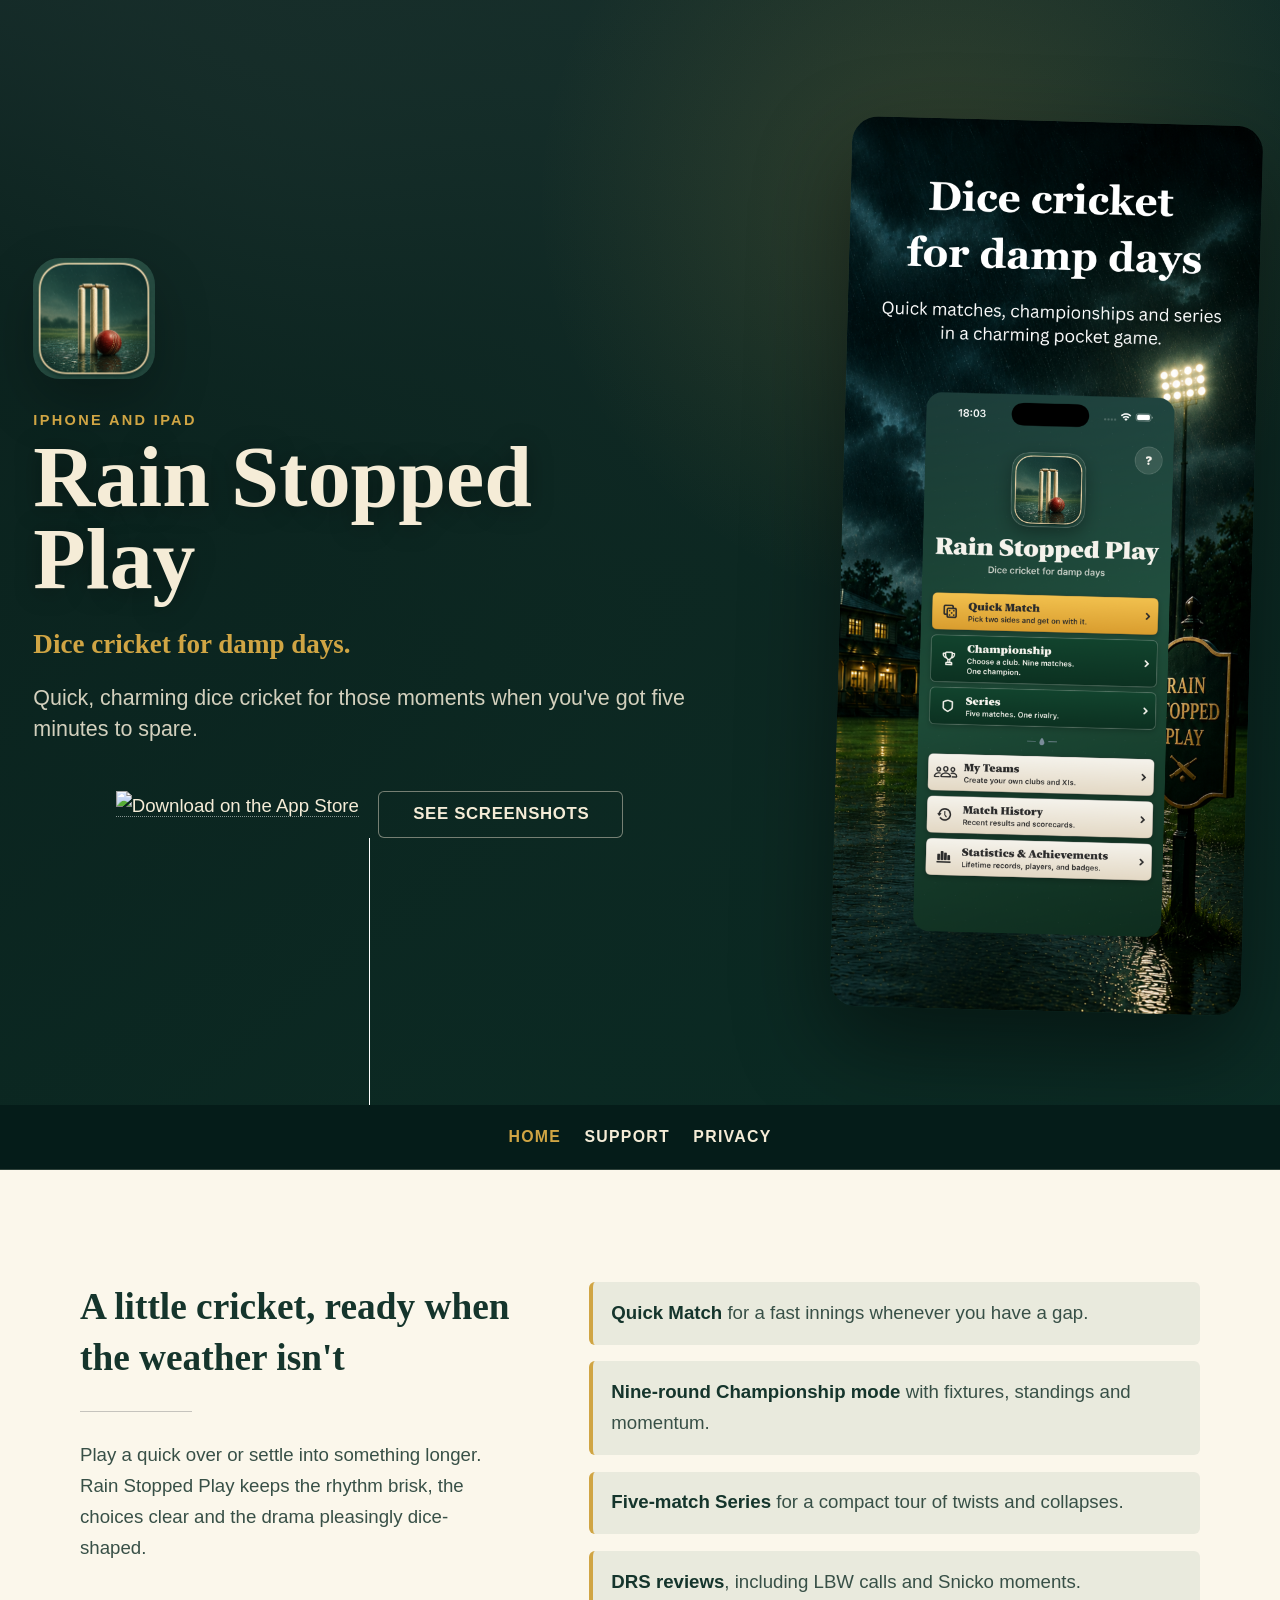
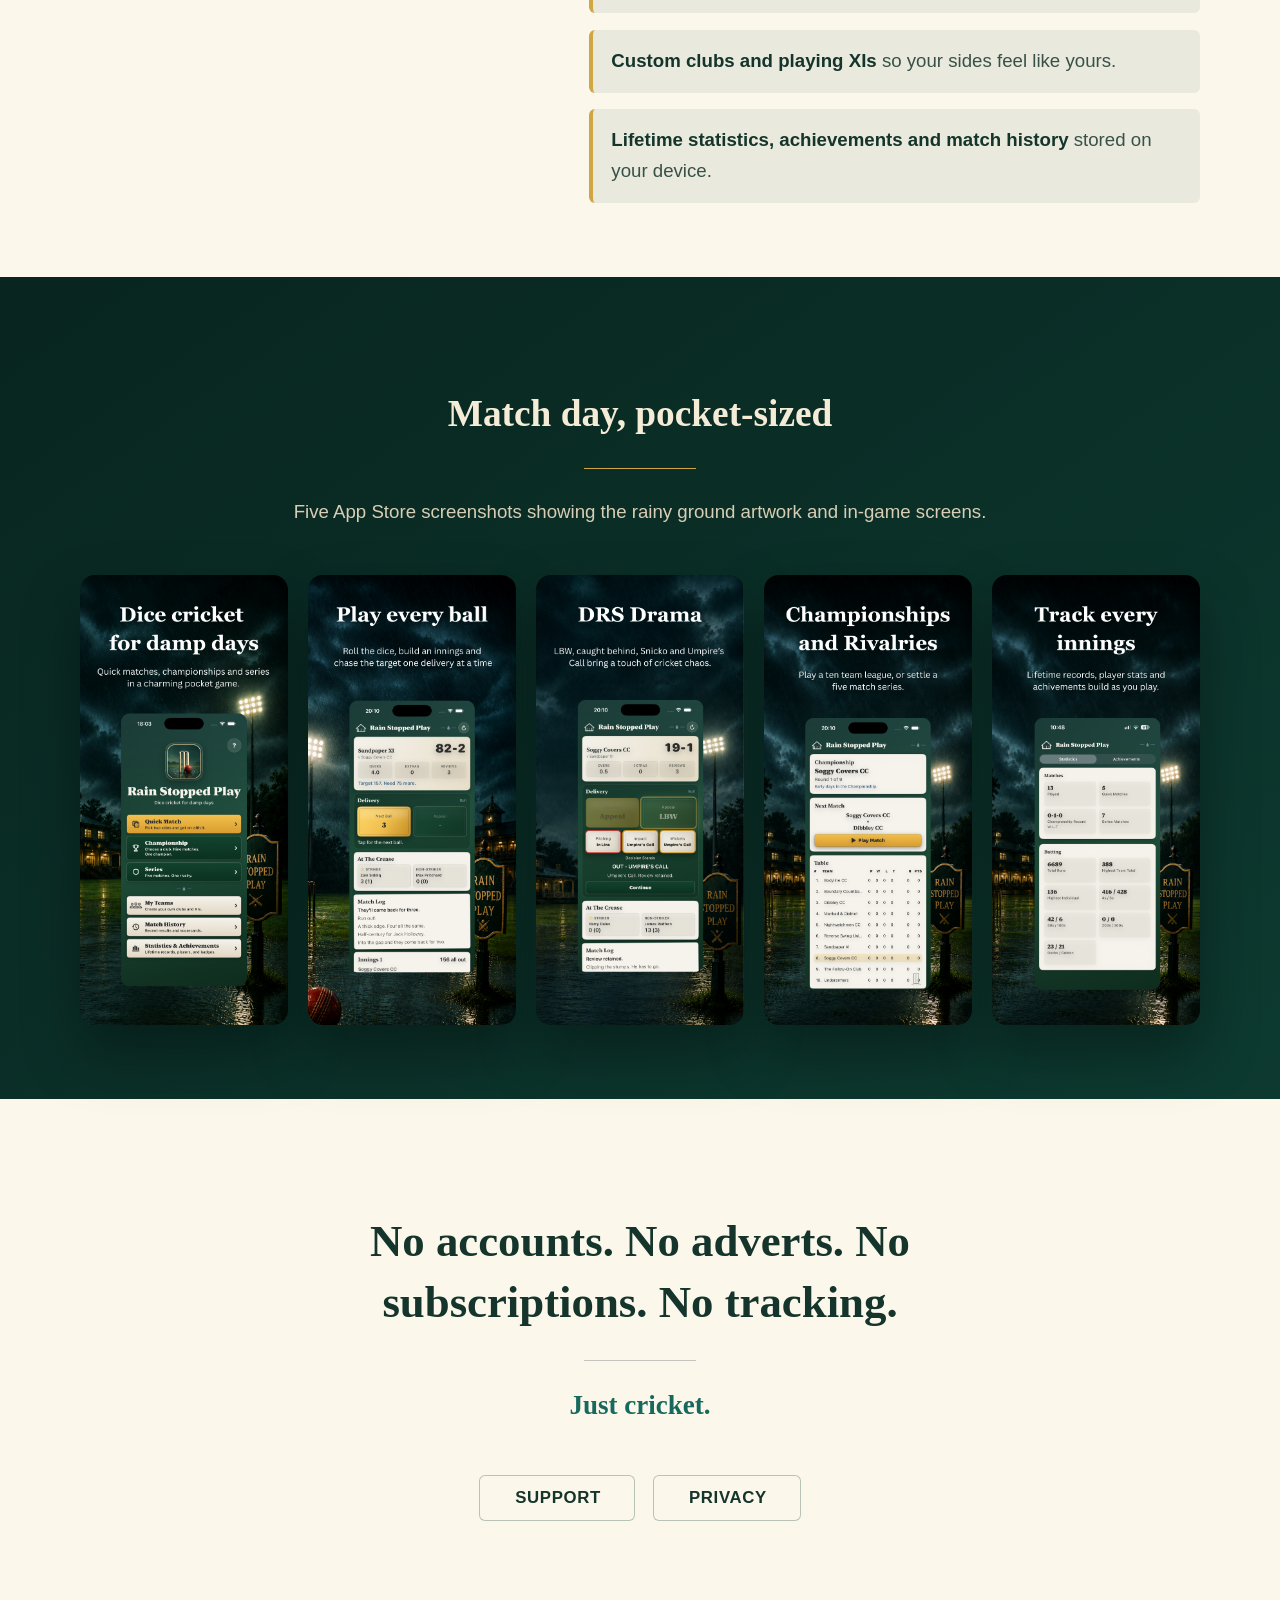
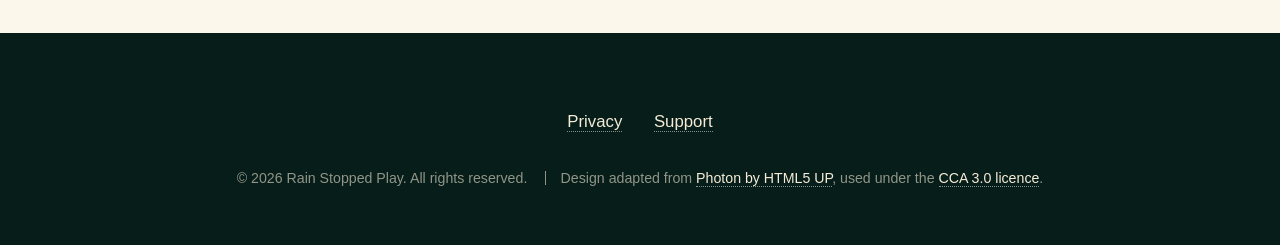
==== commit 3770b534: "app store badges" ====
--- a/index.html
+++ b/index.html
@@ -29,7 +29,14 @@
 					<p class="rsp-tagline">Dice cricket for damp days.</p>
 					<p>Quick, charming dice cricket for those moments when you've got five minutes to spare.</p>
 					<ul class="actions special">
-						<li><span class="button primary rsp-status">Coming soon on the App Store</span></li>
+						<li>
+							<a href="https://apps.apple.com/gb/app/rain-stopped-play/id6807520304"
+							class="rsp-app-store-link"
+							aria-label="Download Rain Stopped Play on the App Store">
+								<img src="assets/rsp/download-on-app-store.svg"
+									alt="Download on the App Store" />
+							</a>
+						</li>
 						<li><a href="#screenshots" class="button scrolly">See screenshots</a></li>
 					</ul>
 				</div>
